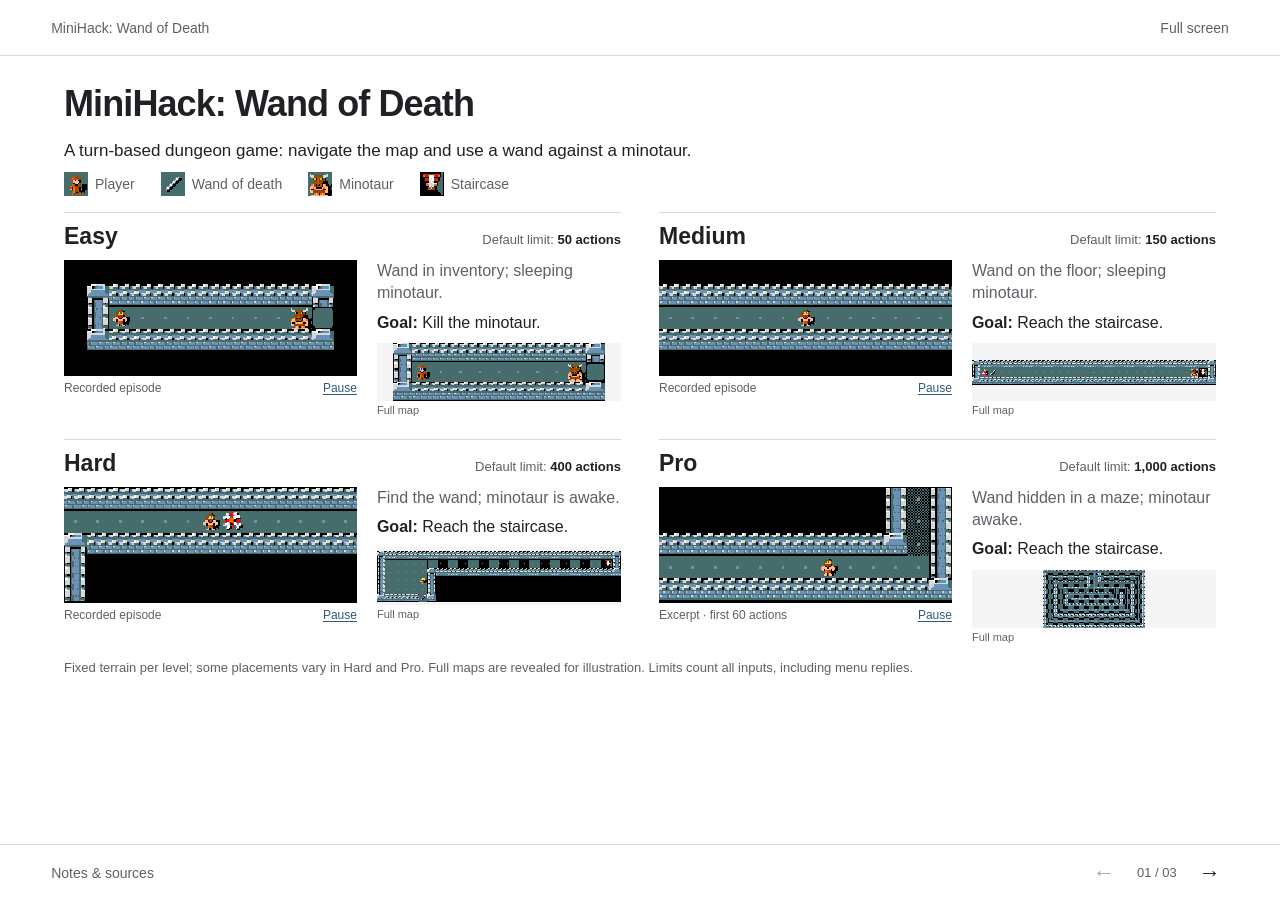
==== website/index.html @ e15d769a "Separate experiments and website; distribute generated engine as a release" ====
<!doctype html>
<html lang="en">
<head>
  <meta charset="utf-8"><meta name="viewport" content="width=device-width,initial-scale=1">
  <meta name="description" content="MiniHack Wand of Death: environment, objectives, levels, actions, observations and rewards. Includes recorded gameplay and a playable browser demo.">
  <title>MiniHack: Wand of Death</title>
  <link rel="icon" href="data:,"><link rel="stylesheet" href="style.css">
</head>
<body>
  <header class="topbar"><a class="brand" href="#1">MiniHack: Wand of Death</a><div class="view-tools"><button id="fullscreen" class="quiet">Full screen</button></div></header>
  <main id="deck">
    <section class="slide active environment-slide" data-title="Environment and levels" aria-label="Slide 1: Environment and levels">
      <div class="title-row"><h1>MiniHack: Wand of Death</h1></div>
      <p class="environment-intro">A turn-based dungeon game: navigate the map and use a wand against a minotaur.</p>
      <div class="sprite-legend">
        <span><img src="assets/icon-player.png" alt="">Player</span>
        <span><img src="assets/icon-wand.png" alt="">Wand of death</span>
        <span><img src="assets/icon-minotaur.png" alt="">Minotaur</span>
        <span><img src="assets/icon-stairs.png" alt="">Staircase</span>
      </div>
      <div class="level-overview"><article><div class="level-header"><h3>Easy</h3><p class="level-limit">Default limit: <b>50 actions</b></p></div><div class="level-body"><figure class="recording"><video id="video-easy" muted loop playsinline preload="metadata" poster="assets/easy-demo.png" aria-label="Easy recorded gameplay"><source src="assets/easy-demo.mp4" type="video/mp4"></video><figcaption><span>Recorded episode</span><button class="video-toggle" data-video="video-easy" aria-label="Play Easy recording">Play</button></figcaption></figure><div class="level-details"><p class="level-setup">Wand in inventory; sleeping minotaur.</p><p class="level-objective"><b>Goal:</b> Kill the minotaur.</p><figure class="level-image"><img src="assets/level-easy.png" alt="Full Easy terrain revealed for illustration"><figcaption>Full map</figcaption></figure></div></div></article><article><div class="level-header"><h3>Medium</h3><p class="level-limit">Default limit: <b>150 actions</b></p></div><div class="level-body"><figure class="recording"><video id="video-medium" muted loop playsinline preload="metadata" poster="assets/medium-demo.png" aria-label="Medium recorded gameplay"><source src="assets/medium-demo.mp4" type="video/mp4"></video><figcaption><span>Recorded episode</span><button class="video-toggle" data-video="video-medium" aria-label="Play Medium recording">Play</button></figcaption></figure><div class="level-details"><p class="level-setup">Wand on the floor; sleeping minotaur.</p><p class="level-objective"><b>Goal:</b> Reach the staircase.</p><figure class="level-image"><img src="assets/level-medium.png" alt="Full Medium terrain revealed for illustration"><figcaption>Full map</figcaption></figure></div></div></article><article><div class="level-header"><h3>Hard</h3><p class="level-limit">Default limit: <b>400 actions</b></p></div><div class="level-body"><figure class="recording"><video id="video-hard" muted loop playsinline preload="metadata" poster="assets/hard-demo.png" aria-label="Hard recorded gameplay"><source src="assets/hard-demo.mp4" type="video/mp4"></video><figcaption><span>Recorded episode</span><button class="video-toggle" data-video="video-hard" aria-label="Play Hard recording">Play</button></figcaption></figure><div class="level-details"><p class="level-setup">Find the wand; minotaur is awake.</p><p class="level-objective"><b>Goal:</b> Reach the staircase.</p><figure class="level-image"><img src="assets/level-hard.png" alt="Full Hard terrain revealed for illustration"><figcaption>Full map</figcaption></figure></div></div></article><article><div class="level-header"><h3>Pro</h3><p class="level-limit">Default limit: <b>1,000 actions</b></p></div><div class="level-body"><figure class="recording"><video id="video-pro" muted loop playsinline preload="metadata" poster="assets/pro-demo.png" aria-label="Pro recorded gameplay"><source src="assets/pro-demo.mp4" type="video/mp4"></video><figcaption><span>Excerpt · first 60 actions</span><button class="video-toggle" data-video="video-pro" aria-label="Play Pro recording">Play</button></figcaption></figure><div class="level-details"><p class="level-setup">Wand hidden in a maze; minotaur awake.</p><p class="level-objective"><b>Goal:</b> Reach the staircase.</p><figure class="level-image"><img src="assets/level-pro.png" alt="Full Pro terrain revealed for illustration"><figcaption>Full map</figcaption></figure></div></div></article></div>
      <p class="level-footnote">Fixed terrain per level; some placements vary in Hard and Pro. Full maps are revealed for illustration. Limits count all inputs, including menu replies.</p>
      <aside class="speaker-note">MiniHack is built on the NetHack Learning Environment (NLE). All four clips are genuine recordings from the same frozen agent. Easy, Medium and Hard show complete successful episodes. Pro shows only the first 60 decisions of an episode; no success is implied. Playback is accelerated and the camera follows the player using only public game pixels. The labelled icons are cropped directly from native game renders. The four pictures are native game renders with terrain revealed in separate presentation-only instances. The agent and live game never receive these revealed views. Easy and Medium have fixed placements. Hard varies the player and wand positions in the starting area; Pro varies the wand position. Hard and Pro have an awake minotaur. MiniHack sets the default action limits to 50, 150, 400 and 1000. Reaching the limit ends the episode without success.</aside>
    </section>
    <section class="slide agent-slide" data-title="Actions, observations and rewards" aria-label="Slide 2: Actions, observations and rewards" hidden>
      <h2>The agent’s interface</h2>
      <p class="subtitle">Episodes end on success, death or the environment’s action limit.</p>
      <div class="interface-columns">
        <article class="actions-column"><h3>Actions</h3>
          <p><b>11 inputs</b> in the Restricted action set</p>
          <div class="movement-summary"><div class="direction-grid" aria-label="Eight movement directions"><span>↖</span><span>↑</span><span>↗</span><span>←</span><img src="assets/icon-player.png" alt="Player"><span>→</span><span>↙</span><span>↓</span><span>↘</span></div><p><b>8 directions</b><br>Move to a neighbouring square.</p></div>
          <p><b>3 commands</b><br>Pick up · Use a wand · Fire</p>
          <div class="wand-sequence"><h4>Using a wand</h4><ol><li>Choose “Use a wand”.</li><li>Select the wand from inventory.</li><li>Choose a firing direction.</li></ol><p class="small-note">Prompts reuse the same inputs: a direction can aim instead of move.</p></div>
        </article>
        <article class="observations-column"><h3>Observations</h3>
          <p>Visible objects and remembered terrain; unexplored areas remain hidden.</p>
          <figure class="observation-window"><img src="assets/observation-pro.png" alt="The initial Pro observation shows only a short corridor"><figcaption>Pro at the start: a small part of the maze.</figcaption></figure>
          <dl><dt>Inventory</dt><dd>Items the character is carrying.</dd><dt>Character state</dt><dd>Health, position and game time.</dd><dt>Messages and prompts</dt><dd>Feedback and requests for the next choice, e.g. “In what direction?”</dd></dl>
        </article>
        <article class="rewards-column"><h3>Default rewards</h3>
          <dl class="reward-list"><div><dt>+1</dt><dd><b>Success:</b> minotaur killed on Easy; staircase reached on other levels.</dd></div><div><dt>0</dt><dd><b>No success,</b> including death or the action limit.</dd></div><div><dt>−0.01</dt><dd><b>Extra cost</b> when game time does not advance, e.g. a menu reply or blocked move.</dd></div></dl>
          <div class="reward-comparison"><h4>Easy: a successful wand attack</h4><figure><figcaption>Before · minotaur alive</figcaption><img src="assets/easy-before.png" alt="Player facing a living minotaur before the wand attack"></figure><figure><figcaption>After · minotaur killed · <b>+1 reward</b></figcaption><img src="assets/easy-after.png" alt="The minotaur is killed by the wand attack"></figure></div>
        </article>
      </div>
      <aside class="speaker-note">The policy chooses a discrete action index, which the environment maps to a keyboard input. The eight direction keys are k, l, j, h, u, n, b and y. The three other keys are comma (pick up), z (zap) and f (fire). During a prompt, the same key can select an inventory item or an aiming direction. In the example inventory the wand has letter f; z, f, l therefore means start using a wand, select it, then aim east. Moving into a monster can attack it. These are native single inputs, not scripted multi-step actions. The map is exposed as 21 by 79 arrays of glyph IDs, characters and colours. Other fields include inventory names and letters, game messages and character statistics. The pixel image is a rendering of this observation. Remembered terrain does not provide current information about unseen monsters. The quoted aiming prompt is an example from wand use, not a message from the pictured initial Pro state. These are native MiniHack/NLE rewards with no training bonuses. A frozen-step penalty of −0.01 is added whenever the game clock is unchanged, including menu interactions; this may also happen on a terminal step. The images are before and after the same recorded Easy episode. The last action kills the minotaur and earns +1. On Medium, Hard and Pro, killing the minotaur alone is not the success condition: the agent must reach the staircase.</aside>
    </section>
    <section class="slide play-slide" data-title="Demonstration" aria-label="Slide 3: Demonstration" hidden>
      <div class="play-heading"><h2>Interactive demonstration</h2><div class="game-toolbar"><label>Level <select id="game-level"><option>Easy</option><option>Medium</option><option>Hard</option><option>Pro</option></select></label><button id="new-game" class="primary">New game</button><label class="hint-toggle"><input id="hints" type="checkbox"> Hints</label></div></div>
      <div id="offline-note" class="offline-note" hidden><p>This browser does not support the game. Try a current version of Chrome, Firefox or Safari.</p><button class="text-button" id="offline-replay">View gameplay examples</button> <button class="text-button" id="local-instructions">Other options</button></div>
      <div class="game-layout"><div class="game-main"><div id="game-board" class="game-board" tabindex="0" aria-label="Game board. Click to control the game with the keyboard."><div class="game-hud"><span id="game-state">Loading…</span><span id="game-counters"></span></div><div class="board-image-wrap"><img id="game-image" alt="Current game observation" hidden><div id="game-placeholder"><p>Select a level and start a game.</p></div><div id="game-outcome" hidden></div></div><div id="game-message" class="game-message" aria-live="polite">Choose a command or direction to begin.</div></div><section class="inventory-box" aria-labelledby="inventory-heading"><div class="inventory-heading"><h3 id="inventory-heading">Inventory</h3><span>NetHack item letters</span></div><ul id="inventory-list"><li>Start a game.</li></ul><p class="inventory-note">In this task, the wand of death may be listed by its material name.</p><p id="inventory-prompt" hidden></p></section><div class="game-bottom"><span id="focus-help">Click the board to use the keyboard. Esc returns to the slides.</span><button class="text-button" id="show-observation">Raw observation</button></div><div id="hint-text" class="hint-text" hidden></div></div><aside class="game-controls"><p class="controls-title">Move / aim</p><div class="keypad playable"><button data-key="y" aria-label="Northwest (Q)"><span>↖</span><kbd>Q</kbd></button><button data-key="k" aria-label="North (W)"><span>↑</span><kbd>W</kbd></button><button data-key="u" aria-label="Northeast (E)"><span>↗</span><kbd>E</kbd></button><button data-key="h" aria-label="West (A)"><span>←</span><kbd>A</kbd></button><span class="keypad-center"><img src="assets/icon-player.png" alt="Player"></span><button data-key="l" aria-label="East (D)"><span>→</span><kbd>D</kbd></button><button data-key="b" aria-label="Southwest (Z)"><span>↙</span><kbd>Z</kbd></button><button data-key="j" aria-label="South (S)"><span>↓</span><kbd>S</kbd></button><button data-key="n" aria-label="Southeast (C)"><span>↘</span><kbd>C</kbd></button></div><div class="action-buttons"><button data-key=","><kbd>P</kbd><span>Pick up</span></button><button data-key="z"><kbd>R</kbd><span>Use wand</span></button><button data-key="f"><kbd>F</kbd><span class="command-label">Fire</span></button><button id="restart-game"><kbd>Space</kbd><span>Restart level</span></button></div></aside></div>
      <aside class="speaker-note">The live demo runs the original NLE engine in the browser, with the MiniHack task rules and native inputs. Hints are off by default and only explain controls; they do not perform actions. WASD moves north, west, south and east; Q/E/Z/C are diagonals. Arrow keys also work. P picks up, R starts wand use, and F fires or selects the wand during its inventory prompt. Space restarts the current level with the same seed; New game advances the seed. These browser shortcuts map to the same native inputs and do not change the agent’s action space. Press Escape to return keyboard control to the slides.</aside>
    </section>
  </main>
  <footer class="bottom-bar"><button id="notes-button" class="quiet">Notes &amp; sources</button><nav aria-label="Slide navigation"><button id="prev" class="nav-arrow" aria-label="Previous slide">←</button><div id="slide-dots" hidden></div><span id="slide-count">01 / 03</span><button id="next" class="nav-arrow" aria-label="Next slide">→</button></nav></footer>
  <dialog id="details-dialog"><button class="dialog-close" aria-label="Close">×</button><h2 id="dialog-title"></h2><div id="dialog-content"></div></dialog>
  <script src="app.js?v=layout-2" defer></script>
</body>
</html>
---- website/style.css ----
/* // START GENAI — Codex, 17.10.2026 */
:root{font-family:Arial,Helvetica,sans-serif;font-synthesis:none;color:#202124;background:#fff;--muted:#5c6168;--line:#d9dcdf;--accent:#315b78}
*{box-sizing:border-box}body{margin:0}h1,h2,h3,p,figure{margin:0}button,select,input{font:inherit}button,a,select{touch-action:manipulation}button{cursor:pointer;color:inherit}button:disabled{opacity:.4;cursor:not-allowed}a{color:var(--accent)}button:focus-visible,a:focus-visible,select:focus-visible{outline:2px solid var(--accent);outline-offset:4px}[hidden]{display:none!important}
.topbar,.bottom-bar{position:fixed;left:0;right:0;z-index:10;display:flex;justify-content:space-between;align-items:center;background:#fff;padding:0 4vw;font-size:14px}.topbar{top:0;height:56px;border-bottom:1px solid var(--line)}.brand{color:var(--muted);text-decoration:none}.view-tools{display:flex;align-items:center;gap:24px}.view-tools a{color:var(--muted);text-decoration:none}.view-tools a:hover{text-decoration:underline}.quiet{border:0;background:none;padding:8px 0;color:var(--muted);font-size:14px}.bottom-bar{bottom:0;height:56px;border-top:1px solid var(--line)}.bottom-bar nav{display:flex;align-items:center;gap:14px}.nav-arrow{border:0;background:none;font-size:22px;width:38px;height:38px}#slide-count{font-size:13px;font-variant-numeric:tabular-nums;color:var(--muted)}
.slide{padding:82px 5vw 74px;min-height:100dvh;max-width:1440px;margin:0 auto}.speaker-note{display:none}h1,h2{font-size:36px;line-height:1.2;font-weight:600;letter-spacing:-.025em}h1{font-size:40px}h3{font-size:22px;font-weight:600}h4{font-size:17px;margin:0 0 8px;font-weight:600}strong,b{font-weight:600}.subtitle{font-size:18px;line-height:1.45;color:var(--muted);margin:12px 0 28px}.small-note{font-size:15px;line-height:1.45;color:var(--muted)}figcaption{font-size:14px;line-height:1.4;color:var(--muted)}video,img{image-rendering:pixelated}video{display:block;width:100%;background:#000}.text-button{background:none;border:0;padding:6px 0;color:var(--accent);text-align:left;font-size:15px;text-decoration:underline;text-underline-offset:3px}

.title-row{display:flex;align-items:center;justify-content:space-between;gap:30px;margin-bottom:14px}.title-row h1{font-size:36px}.authors{font-size:14px;line-height:1.45;color:var(--muted);text-align:right}.authors span{font-size:13px}.environment-intro{font-size:17px;line-height:1.4}.sprite-legend{display:flex;gap:26px;margin:9px 0 16px;align-items:center}.sprite-legend>span{display:flex;gap:7px;align-items:center;font-size:14px;color:var(--muted)}.sprite-legend img{width:24px;height:24px}
.level-overview{display:grid;grid-template-columns:repeat(2,minmax(0,1fr));gap:20px 38px}.level-overview article{display:grid;grid-template-columns:minmax(180px,.9fr) minmax(0,1.35fr);gap:20px;min-width:0;border-top:1px solid var(--line);padding-top:12px}.level-copy h3{font-size:23px;margin-bottom:10px}.level-copy p{font-size:16px;line-height:1.4}.level-setup{color:var(--muted);margin-bottom:9px}.level-objective{margin-bottom:12px}.level-copy .level-limit{font-size:14px}
.level-media{display:grid;grid-template-rows:116px 76px;gap:6px;min-width:0}.recording video{width:100%;height:94px;object-fit:contain;background:#000}.recording figcaption{display:flex;justify-content:space-between;align-items:baseline;gap:8px;font-size:12px;margin-top:4px}.video-toggle{padding:0;border:0;background:none;color:var(--accent);font-size:12px;text-decoration:underline;text-underline-offset:2px}.recording video{cursor:pointer}.level-image img{display:block;width:100%;height:60px;object-fit:contain;background:#f5f5f5}.level-image figcaption{font-size:11px;margin-top:2px;color:var(--muted)}.level-footnote{font-size:13px;line-height:1.45;color:var(--muted);margin-top:14px;max-width:1150px}
.interface-columns{display:grid;grid-template-columns:repeat(3,minmax(0,1fr));gap:40px}.interface-columns>article{min-width:0}.interface-columns h3{margin-bottom:14px}.interface-columns p,.interface-columns dd{font-size:17px;line-height:1.45}.movement-summary{display:flex;align-items:center;gap:18px;margin:18px 0}.direction-grid{display:grid;grid-template-columns:repeat(3,32px);grid-template-rows:repeat(3,32px);gap:4px;flex-shrink:0;text-align:center;align-items:center;font-size:25px}.direction-grid img{width:28px;height:28px;justify-self:center}.movement-summary p{font-size:16px}.wand-sequence{border-top:1px solid var(--line);margin-top:20px;padding-top:16px}.wand-sequence ol{padding-left:22px;margin:0;font-size:16px;line-height:1.6}.wand-sequence .small-note{font-size:15px;margin-top:10px;color:var(--muted)}.observation-window{margin:18px 0}.observation-window img{width:100%;height:90px;object-fit:contain;background:#000;display:block}.observation-window figcaption{margin-top:7px}.observations-column dl{margin:0}.observations-column dt{font-size:17px;font-weight:600}.observations-column dd{margin:4px 0 14px;color:var(--muted)}
.reward-list{margin:0 0 15px}.reward-list>div{display:grid;grid-template-columns:72px 1fr;gap:12px;padding:0 0 10px;margin-bottom:10px;border-bottom:1px solid var(--line)}.reward-list dt{font-size:27px;font-weight:500;font-variant-numeric:tabular-nums}.interface-columns .reward-list dd{margin:0;font-size:16px;line-height:1.4}.reward-comparison h4{font-size:15px;margin-bottom:8px}.reward-comparison figure+figure{margin-top:10px}.reward-comparison figcaption{font-size:14px;margin-bottom:4px}.reward-comparison img{display:block;width:100%;height:74px;object-fit:cover;object-position:center;background:#000}.end-rule{font-size:16px;margin-top:16px;border-top:1px solid var(--line);padding-top:12px}
.play-heading{display:flex;justify-content:space-between;align-items:center;gap:24px;margin-bottom:30px}.game-toolbar{display:flex;align-items:center;gap:18px;font-size:14px}.game-toolbar select{padding:8px;border:1px solid var(--line);background:#fff;margin-left:5px}.primary{background:#333;color:#fff;border:1px solid #333;padding:9px 15px;font-size:14px}.hint-toggle{display:flex;gap:5px;align-items:center;white-space:nowrap}.hint-toggle input{accent-color:#444}.game-layout{display:grid;grid-template-columns:1fr 220px;gap:30px}.game-board{border:1px solid var(--line);outline:none}.game-board:focus{outline:2px solid var(--accent);outline-offset:2px}.game-hud{display:flex;justify-content:space-between;gap:16px;font-size:14px;padding:12px;background:#f4f4f4}.board-image-wrap{height:240px;background:#000;position:relative;display:flex;align-items:center;justify-content:center}#game-image{width:100%;height:100%;object-fit:contain;image-rendering:pixelated}#game-placeholder{color:#ccc;font-size:16px}#game-outcome{position:absolute;inset:0;display:flex;flex-direction:column;align-items:center;justify-content:center;background:#000b;color:#fff;font-size:28px;gap:12px}#game-outcome small{font-size:15px}.game-message{font:14px/1.5 Menlo,Consolas,monospace;min-height:50px;padding:10px 12px}.game-bottom{display:flex;justify-content:space-between;gap:15px;align-items:center;margin-top:10px}.game-bottom>span{font-size:13px;color:var(--muted)}.playable button{height:45px;border:1px solid var(--line);background:#fafafa;font-size:21px;display:flex;justify-content:center;align-items:center;gap:8px}.playable button small{font-size:12px;color:var(--muted)}.playable button:hover,.action-buttons button:hover{background:#eceef0}.action-buttons{display:grid;gap:7px;margin-top:15px}.action-buttons button{display:flex;align-items:center;gap:12px;background:#fff;border:1px solid var(--line);padding:6px 10px;font-size:15px}.action-buttons kbd{font-size:15px;min-width:26px;border:0;padding:2px 5px;background:none}
.inventory-box{margin-top:14px;border-top:1px solid var(--line);padding-top:10px}.inventory-heading{display:flex;align-items:baseline;gap:16px;margin-bottom:9px}.inventory-heading h3{font-size:16px;margin:0}.inventory-heading>span{font-size:12px;color:var(--muted)}.inventory-box ul{list-style:none;padding:0;margin:0;display:grid;grid-template-columns:repeat(2,minmax(0,1fr));gap:6px 22px;font-size:14px;line-height:1.4}.inventory-box li{display:grid;grid-template-columns:22px 1fr;align-items:baseline;gap:8px;min-width:0}.inventory-box li>span:last-child{overflow-wrap:anywhere}.item-id{font:12px/20px Menlo,Consolas,monospace;text-align:center;color:#5c6168;background:#f1f2f3;border-radius:50%;width:20px;height:20px;display:inline-block}.inventory-box .selected-item{font-weight:600;color:#244e6a}.selected-item .item-id{background:#dce9f1;color:#244e6a}#inventory-prompt{font-size:14px;color:var(--accent);margin-top:8px}
.hint-text{font-size:15px;line-height:1.45;margin-top:10px;padding:10px 12px;border-left:2px solid var(--line);background:#f7f7f7}.offline-note{font-size:20px;line-height:1.5;margin-top:45px}.offline-note .text-button{margin-right:25px;margin-top:20px}.offline .game-layout{display:none}body.game-busy [data-key]{opacity:.6;pointer-events:none}
dialog{border:1px solid var(--line);max-width:800px;width:calc(100% - 40px);padding:36px;background:#fff;color:#202124}dialog::backdrop{background:#0007}dialog h2{font-size:28px;margin:0 30px 22px 0}.dialog-close{position:absolute;right:16px;top:12px;border:0;background:none;font-size:28px}#dialog-content{font-size:17px;line-height:1.55;max-height:65dvh;overflow:auto}#dialog-content p{margin-bottom:15px}#dialog-content h3{margin:24px 0 12px}#dialog-content pre{font-size:12px;overflow:auto;background:#f5f5f5;padding:16px}#dialog-content a{word-break:break-word}#dialog-content video{max-height:45dvh;object-fit:contain}
.keypad{display:grid;grid-template-columns:repeat(3,1fr);gap:7px}.keypad-center{display:flex;align-items:center;justify-content:center}.keypad-center img{width:32px;height:32px}.controls-title{font-size:14px;color:var(--muted);margin-bottom:9px}.playable button{height:43px;gap:9px;font-size:22px}.playable kbd{font:13px Arial,sans-serif;color:#555}.action-buttons kbd{font:13px Arial,sans-serif;min-width:38px;padding:2px 0;text-align:left}.game-busy #restart-game{opacity:.6;pointer-events:none}

.observation-window{display:flex;gap:20px;align-items:center;margin:18px 0}.observation-window img{width:60px;height:140px;object-fit:contain;background:#000;flex-shrink:0}.observation-window figcaption{font-size:15px;line-height:1.45;max-width:215px}
@media screen and (max-width:1100px){.slide{padding-left:4vw;padding-right:4vw}.title-row h1{font-size:32px}.level-overview{gap:18px 24px}.level-overview article{grid-template-columns:.9fr 1.1fr;gap:14px}.level-copy p{font-size:15px}.interface-columns{gap:24px}.game-layout{grid-template-columns:1fr 205px}.game-toolbar{gap:10px}.play-heading h2{font-size:29px}.inventory-box ul{font-size:13px}}
@media screen and (min-width:761px) and (max-height:780px){
 .slide{padding-top:76px;padding-bottom:68px}.environment-slide .sprite-legend{margin:7px 0 12px}.title-row{margin-bottom:12px}.level-overview{row-gap:16px}.level-overview article{padding-top:10px}.level-media{grid-template-rows:108px 70px}.recording video{height:86px}.level-image img{height:54px}
 .agent-slide .subtitle{margin-bottom:20px}.interface-columns{gap:32px}.interface-columns h3{margin-bottom:12px}.interface-columns p,.interface-columns dd{font-size:16px}.movement-summary{margin:16px 0}.wand-sequence{margin-top:16px;padding-top:12px}.observation-window{margin:16px 0}.observations-column dd{margin-bottom:12px}.reward-comparison img{height:66px}.end-rule{margin-top:12px;padding-top:10px}
 .play-heading{margin-bottom:24px}.board-image-wrap{height:230px}.hint-text{font-size:13px;padding:8px 10px}
}
@media screen and (max-width:760px){
 .topbar,.bottom-bar{padding:0 18px}.topbar{height:50px}.brand{font-size:12px}.view-tools{gap:13px}.view-tools .quiet,.view-tools a{font-size:12px}#fullscreen{display:none}.slide{padding:78px 22px 90px}h1{font-size:31px}h2{font-size:30px}.subtitle{font-size:17px;margin-bottom:24px}
 .title-row{display:block}.title-row h1{font-size:31px}.authors{text-align:left;margin-top:10px}.authors br{display:none}.authors span{display:block;margin-top:3px}.environment-intro{font-size:17px}.sprite-legend{flex-wrap:wrap;gap:10px 18px;margin-bottom:24px}.sprite-legend>span{font-size:13px}.level-overview{grid-template-columns:1fr;gap:26px}.level-overview article{grid-template-columns:1fr;padding-top:18px;gap:16px}.level-copy h3{margin-bottom:10px}.level-copy p{font-size:17px}.level-media{grid-template-rows:auto auto;gap:12px}.recording video{height:auto;aspect-ratio:2.6}.recording figcaption,.video-toggle{font-size:14px}.level-image img{height:110px}.level-image figcaption{font-size:12px}.level-footnote{margin-top:26px}
 .interface-columns{grid-template-columns:1fr;gap:30px}.interface-columns article+article{border-top:1px solid var(--line);padding-top:24px}.interface-columns h3{margin-bottom:14px}.interface-columns p,.interface-columns dd{font-size:17px}.observation-window img{height:140px}.reward-comparison img{height:80px}.reward-comparison figure+figure{margin-top:16px}
 .play-heading{display:block}.game-toolbar{margin-top:20px;gap:14px;flex-wrap:wrap}.game-layout{grid-template-columns:1fr;gap:22px}.game-controls{display:grid;grid-template-columns:1fr 1.1fr;gap:12px}.controls-title{grid-column:1/-1;margin:0}.action-buttons{margin:0}.inventory-box ul{grid-template-columns:1fr;font-size:14px;gap:8px}.inventory-heading{justify-content:space-between;gap:8px}.board-image-wrap{height:220px}.game-hud{font-size:12px;padding:10px;gap:9px}.game-message{font-size:12px;min-height:50px}.game-bottom{display:block}.game-bottom .text-button{display:block;margin-top:7px}.hint-text{font-size:14px}.offline-note{font-size:18px}dialog{padding:28px 22px}
}

/* // END GENAI */

.level-overview article{display:block;padding-top:10px}.level-header{display:flex;align-items:baseline;justify-content:space-between;gap:14px;margin-bottom:10px}.level-header h3{font-size:23px;margin:0}.level-header .level-limit{font-size:13px;white-space:nowrap;color:var(--muted)}.level-header .level-limit b{color:#202124}.level-body{display:grid;grid-template-columns:1.2fr 1fr;gap:20px;align-items:start}.level-details p{font-size:16px;line-height:1.4}.level-details .level-setup{margin-bottom:7px}.level-details .level-objective{margin-bottom:9px}.level-body .recording video{height:116px}.level-body .level-image img{height:58px}.level-overview{row-gap:20px}
@media screen and (min-width:761px) and (max-height:740px){.level-overview{row-gap:16px}.level-body{gap:16px}.level-body .recording video{height:108px}.level-body .level-image img{height:50px}.level-details p{font-size:15px}}
@media screen and (max-width:760px){.level-header{flex-wrap:wrap}.level-header .level-limit{font-size:14px}.level-body{grid-template-columns:1fr;gap:16px}.level-body .recording video{height:auto}.level-body .level-image img{height:110px}.level-details p{font-size:17px}}

.inventory-note{font-size:12px;line-height:1.4;color:var(--muted);margin-top:8px}.playable kbd,.action-buttons kbd{border:1px solid #d6d9dc;border-radius:2px;padding:2px 4px;font:12px Arial,sans-serif;text-align:center;min-width:22px}.action-buttons kbd{min-width:40px}.action-buttons button{min-height:32px}
@media screen and (min-width:761px) and (max-height:740px){.agent-slide{padding-bottom:64px}.play-slide .board-image-wrap{height:190px}}
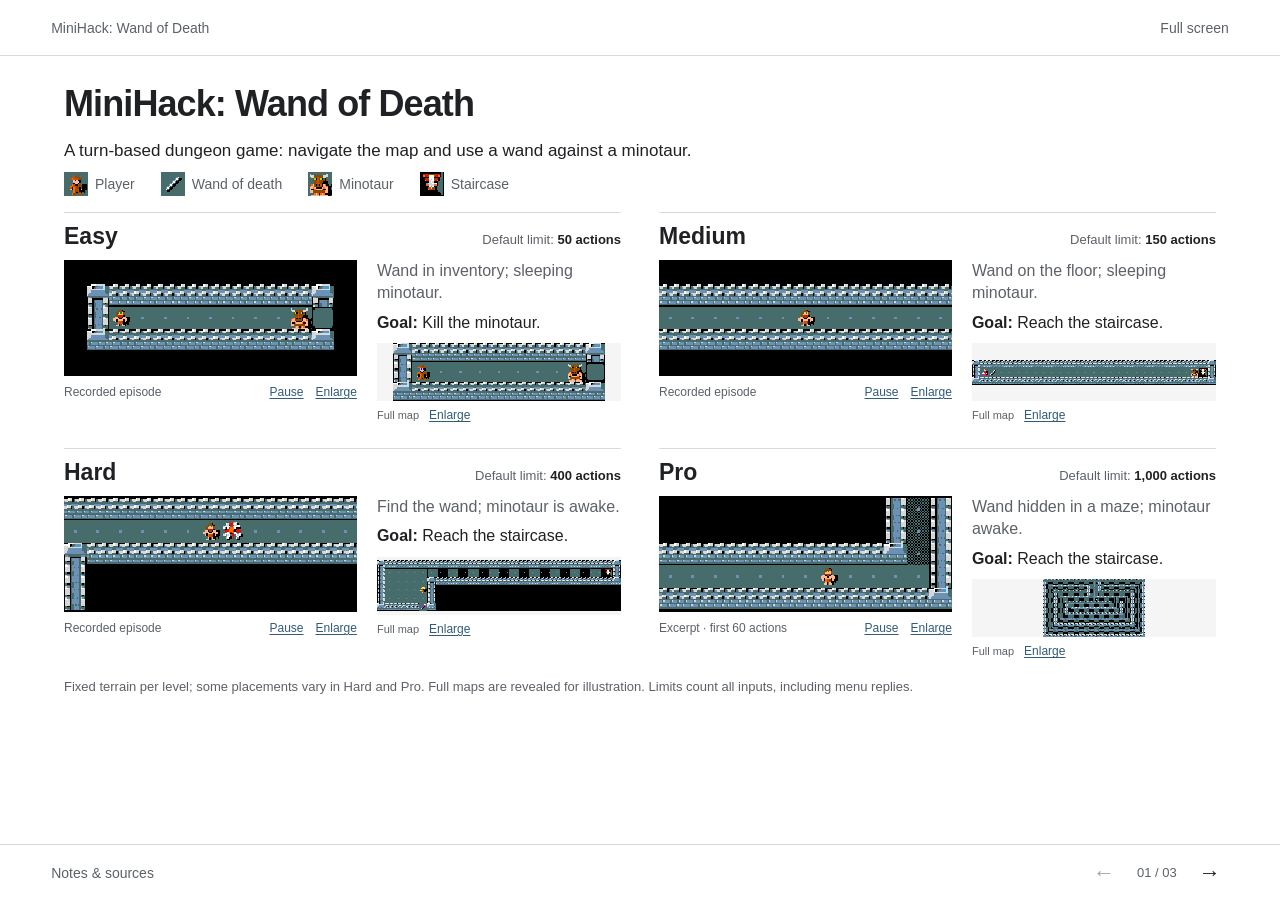
==== commit 5ffba416: "Enlarge maps, recordings and the live game in a full-screen dialog" ====
--- a/website/index.html
+++ b/website/index.html
@@ -4,7 +4,7 @@
   <meta charset="utf-8"><meta name="viewport" content="width=device-width,initial-scale=1">
   <meta name="description" content="MiniHack Wand of Death: environment, objectives, levels, actions, observations and rewards. Includes recorded gameplay and a playable browser demo.">
   <title>MiniHack: Wand of Death</title>
-  <link rel="icon" href="data:,"><link rel="stylesheet" href="style.css">
+  <link rel="icon" type="image/png" sizes="16x16" href="assets/icon-wand.png"><link rel="stylesheet" href="style.css?v=enlarge-media">
 </head>
 <body>
   <header class="topbar"><a class="brand" href="#1">MiniHack: Wand of Death</a><div class="view-tools"><button id="fullscreen" class="quiet">Full screen</button></div></header>
@@ -53,6 +53,7 @@
   </main>
   <footer class="bottom-bar"><button id="notes-button" class="quiet">Notes &amp; sources</button><nav aria-label="Slide navigation"><button id="prev" class="nav-arrow" aria-label="Previous slide">←</button><div id="slide-dots" hidden></div><span id="slide-count">01 / 03</span><button id="next" class="nav-arrow" aria-label="Next slide">→</button></nav></footer>
   <dialog id="details-dialog"><button class="dialog-close" aria-label="Close">×</button><h2 id="dialog-title"></h2><div id="dialog-content"></div></dialog>
-  <script src="app.js?v=layout-2" defer></script>
+  <dialog id="media-dialog" aria-labelledby="media-title"><header class="media-header"><h2 id="media-title"></h2><button id="close-media" autofocus>Close ×</button></header><div id="media-content"></div></dialog>
+  <script src="app.js?v=enlarge-media" defer></script>
 </body>
 </html>
--- a/website/style.css
+++ b/website/style.css
@@ -37,3 +37,10 @@
 
 .inventory-note{font-size:12px;line-height:1.4;color:var(--muted);margin-top:8px}.playable kbd,.action-buttons kbd{border:1px solid #d6d9dc;border-radius:2px;padding:2px 4px;font:12px Arial,sans-serif;text-align:center;min-width:22px}.action-buttons kbd{min-width:40px}.action-buttons button{min-height:32px}
 @media screen and (min-width:761px) and (max-height:740px){.agent-slide{padding-bottom:64px}.play-slide .board-image-wrap{height:190px}}
+
+.media-enlarge{border:0;background:none;padding:4px 0;color:var(--accent);font-size:12px;text-decoration:underline;text-underline-offset:2px;white-space:nowrap}.media-actions{display:inline-flex;align-items:center;gap:12px}.level-image .media-enlarge,.observation-window .media-enlarge,.reward-comparison .media-enlarge{margin-left:10px}.enlargeable,.recording video{cursor:zoom-in}.game-bottom #enlarge-game{font-size:14px;margin-left:auto}.media-open{overflow:hidden}
+#media-dialog{inset:0;margin:0;width:100%;max-width:none;height:100dvh;max-height:none;border:0;padding:24px;background:#fff;overflow:hidden}
+#media-dialog[open]{display:flex;flex-direction:column;gap:18px}.media-header{display:flex;align-items:center;justify-content:space-between;gap:24px;flex-shrink:0}.media-header h2{font-size:20px;line-height:1.35;margin:0}.media-header button{border:1px solid var(--line);background:#fff;padding:9px 14px;white-space:nowrap;font-size:14px}
+#media-content{flex:1;min-height:0;display:grid;place-items:center;background:#f4f4f4}#media-content>img,#media-content>video{display:block;width:100%;height:100%;min-height:0;object-fit:contain;cursor:auto}
+#media-dialog.game-media #media-content{display:block;place-items:normal;overflow:auto;background:#fff}.game-media .game-toolbar{width:100%;justify-content:flex-end;margin-bottom:18px}.game-media .game-layout{width:100%}.game-media .game-main{min-width:0}.game-media .board-image-wrap{height:clamp(240px,calc(100dvh - 450px),720px)}.game-media #enlarge-game{display:none}
+@media screen and (max-width:760px){#media-dialog{padding:16px;padding-top:max(16px,env(safe-area-inset-top));padding-bottom:max(16px,env(safe-area-inset-bottom))}.media-header{gap:12px}.media-header h2{font-size:16px}.media-header button{padding:8px 10px}.media-enlarge{font-size:13px}.game-media .game-toolbar{justify-content:flex-start;margin-top:0}.game-media .board-image-wrap{height:280px}.game-bottom #enlarge-game{margin-top:8px}}
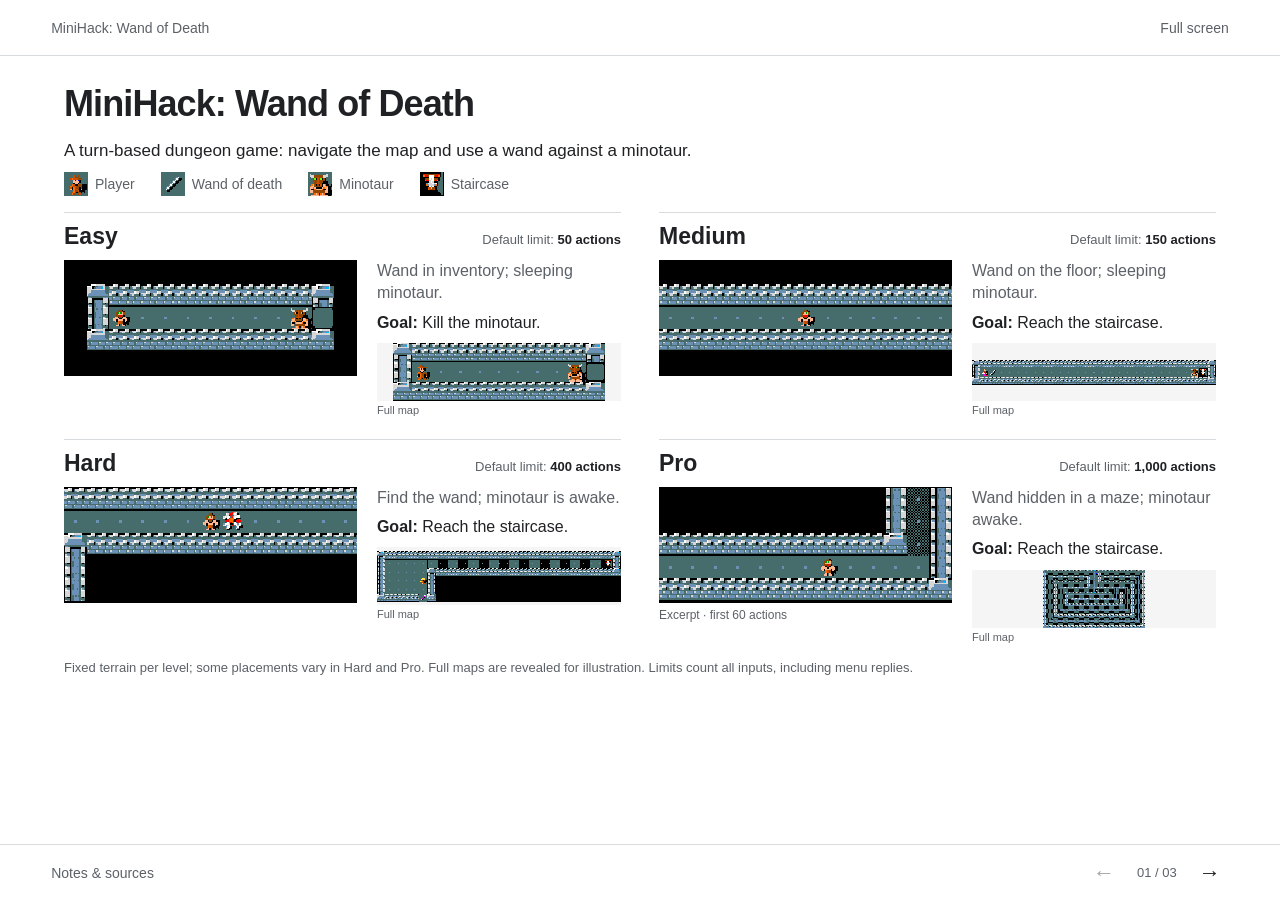
==== commit 770db7b2: "Remove repeated media labels and open previews directly" ====
--- a/website/index.html
+++ b/website/index.html
@@ -4,7 +4,7 @@
   <meta charset="utf-8"><meta name="viewport" content="width=device-width,initial-scale=1">
   <meta name="description" content="MiniHack Wand of Death: environment, objectives, levels, actions, observations and rewards. Includes recorded gameplay and a playable browser demo.">
   <title>MiniHack: Wand of Death</title>
-  <link rel="icon" type="image/png" sizes="16x16" href="assets/icon-wand.png"><link rel="stylesheet" href="style.css?v=enlarge-media">
+  <link rel="icon" type="image/png" sizes="16x16" href="assets/icon-wand.png"><link rel="stylesheet" href="style.css?v=media-preview">
 </head>
 <body>
   <header class="topbar"><a class="brand" href="#1">MiniHack: Wand of Death</a><div class="view-tools"><button id="fullscreen" class="quiet">Full screen</button></div></header>
@@ -18,7 +18,7 @@
         <span><img src="assets/icon-minotaur.png" alt="">Minotaur</span>
         <span><img src="assets/icon-stairs.png" alt="">Staircase</span>
       </div>
-      <div class="level-overview"><article><div class="level-header"><h3>Easy</h3><p class="level-limit">Default limit: <b>50 actions</b></p></div><div class="level-body"><figure class="recording"><video id="video-easy" muted loop playsinline preload="metadata" poster="assets/easy-demo.png" aria-label="Easy recorded gameplay"><source src="assets/easy-demo.mp4" type="video/mp4"></video><figcaption><span>Recorded episode</span><button class="video-toggle" data-video="video-easy" aria-label="Play Easy recording">Play</button></figcaption></figure><div class="level-details"><p class="level-setup">Wand in inventory; sleeping minotaur.</p><p class="level-objective"><b>Goal:</b> Kill the minotaur.</p><figure class="level-image"><img src="assets/level-easy.png" alt="Full Easy terrain revealed for illustration"><figcaption>Full map</figcaption></figure></div></div></article><article><div class="level-header"><h3>Medium</h3><p class="level-limit">Default limit: <b>150 actions</b></p></div><div class="level-body"><figure class="recording"><video id="video-medium" muted loop playsinline preload="metadata" poster="assets/medium-demo.png" aria-label="Medium recorded gameplay"><source src="assets/medium-demo.mp4" type="video/mp4"></video><figcaption><span>Recorded episode</span><button class="video-toggle" data-video="video-medium" aria-label="Play Medium recording">Play</button></figcaption></figure><div class="level-details"><p class="level-setup">Wand on the floor; sleeping minotaur.</p><p class="level-objective"><b>Goal:</b> Reach the staircase.</p><figure class="level-image"><img src="assets/level-medium.png" alt="Full Medium terrain revealed for illustration"><figcaption>Full map</figcaption></figure></div></div></article><article><div class="level-header"><h3>Hard</h3><p class="level-limit">Default limit: <b>400 actions</b></p></div><div class="level-body"><figure class="recording"><video id="video-hard" muted loop playsinline preload="metadata" poster="assets/hard-demo.png" aria-label="Hard recorded gameplay"><source src="assets/hard-demo.mp4" type="video/mp4"></video><figcaption><span>Recorded episode</span><button class="video-toggle" data-video="video-hard" aria-label="Play Hard recording">Play</button></figcaption></figure><div class="level-details"><p class="level-setup">Find the wand; minotaur is awake.</p><p class="level-objective"><b>Goal:</b> Reach the staircase.</p><figure class="level-image"><img src="assets/level-hard.png" alt="Full Hard terrain revealed for illustration"><figcaption>Full map</figcaption></figure></div></div></article><article><div class="level-header"><h3>Pro</h3><p class="level-limit">Default limit: <b>1,000 actions</b></p></div><div class="level-body"><figure class="recording"><video id="video-pro" muted loop playsinline preload="metadata" poster="assets/pro-demo.png" aria-label="Pro recorded gameplay"><source src="assets/pro-demo.mp4" type="video/mp4"></video><figcaption><span>Excerpt · first 60 actions</span><button class="video-toggle" data-video="video-pro" aria-label="Play Pro recording">Play</button></figcaption></figure><div class="level-details"><p class="level-setup">Wand hidden in a maze; minotaur awake.</p><p class="level-objective"><b>Goal:</b> Reach the staircase.</p><figure class="level-image"><img src="assets/level-pro.png" alt="Full Pro terrain revealed for illustration"><figcaption>Full map</figcaption></figure></div></div></article></div>
+      <div class="level-overview"><article><div class="level-header"><h3>Easy</h3><p class="level-limit">Default limit: <b>50 actions</b></p></div><div class="level-body"><figure class="recording"><video id="video-easy" muted loop playsinline preload="metadata" poster="assets/easy-demo.png" aria-label="Easy recorded gameplay"><source src="assets/easy-demo.mp4" type="video/mp4"></video></figure><div class="level-details"><p class="level-setup">Wand in inventory; sleeping minotaur.</p><p class="level-objective"><b>Goal:</b> Kill the minotaur.</p><figure class="level-image"><img src="assets/level-easy.png" alt="Full Easy terrain revealed for illustration"><figcaption>Full map</figcaption></figure></div></div></article><article><div class="level-header"><h3>Medium</h3><p class="level-limit">Default limit: <b>150 actions</b></p></div><div class="level-body"><figure class="recording"><video id="video-medium" muted loop playsinline preload="metadata" poster="assets/medium-demo.png" aria-label="Medium recorded gameplay"><source src="assets/medium-demo.mp4" type="video/mp4"></video></figure><div class="level-details"><p class="level-setup">Wand on the floor; sleeping minotaur.</p><p class="level-objective"><b>Goal:</b> Reach the staircase.</p><figure class="level-image"><img src="assets/level-medium.png" alt="Full Medium terrain revealed for illustration"><figcaption>Full map</figcaption></figure></div></div></article><article><div class="level-header"><h3>Hard</h3><p class="level-limit">Default limit: <b>400 actions</b></p></div><div class="level-body"><figure class="recording"><video id="video-hard" muted loop playsinline preload="metadata" poster="assets/hard-demo.png" aria-label="Hard recorded gameplay"><source src="assets/hard-demo.mp4" type="video/mp4"></video></figure><div class="level-details"><p class="level-setup">Find the wand; minotaur is awake.</p><p class="level-objective"><b>Goal:</b> Reach the staircase.</p><figure class="level-image"><img src="assets/level-hard.png" alt="Full Hard terrain revealed for illustration"><figcaption>Full map</figcaption></figure></div></div></article><article><div class="level-header"><h3>Pro</h3><p class="level-limit">Default limit: <b>1,000 actions</b></p></div><div class="level-body"><figure class="recording"><video id="video-pro" muted loop playsinline preload="metadata" poster="assets/pro-demo.png" aria-label="Pro recorded gameplay"><source src="assets/pro-demo.mp4" type="video/mp4"></video><figcaption>Excerpt · first 60 actions</figcaption></figure><div class="level-details"><p class="level-setup">Wand hidden in a maze; minotaur awake.</p><p class="level-objective"><b>Goal:</b> Reach the staircase.</p><figure class="level-image"><img src="assets/level-pro.png" alt="Full Pro terrain revealed for illustration"><figcaption>Full map</figcaption></figure></div></div></article></div>
       <p class="level-footnote">Fixed terrain per level; some placements vary in Hard and Pro. Full maps are revealed for illustration. Limits count all inputs, including menu replies.</p>
       <aside class="speaker-note">MiniHack is built on the NetHack Learning Environment (NLE). All four clips are genuine recordings from the same frozen agent. Easy, Medium and Hard show complete successful episodes. Pro shows only the first 60 decisions of an episode; no success is implied. Playback is accelerated and the camera follows the player using only public game pixels. The labelled icons are cropped directly from native game renders. The four pictures are native game renders with terrain revealed in separate presentation-only instances. The agent and live game never receive these revealed views. Easy and Medium have fixed placements. Hard varies the player and wand positions in the starting area; Pro varies the wand position. Hard and Pro have an awake minotaur. MiniHack sets the default action limits to 50, 150, 400 and 1000. Reaching the limit ends the episode without success.</aside>
     </section>
@@ -54,6 +54,6 @@
   <footer class="bottom-bar"><button id="notes-button" class="quiet">Notes &amp; sources</button><nav aria-label="Slide navigation"><button id="prev" class="nav-arrow" aria-label="Previous slide">←</button><div id="slide-dots" hidden></div><span id="slide-count">01 / 03</span><button id="next" class="nav-arrow" aria-label="Next slide">→</button></nav></footer>
   <dialog id="details-dialog"><button class="dialog-close" aria-label="Close">×</button><h2 id="dialog-title"></h2><div id="dialog-content"></div></dialog>
   <dialog id="media-dialog" aria-labelledby="media-title"><header class="media-header"><h2 id="media-title"></h2><button id="close-media" autofocus>Close ×</button></header><div id="media-content"></div></dialog>
-  <script src="app.js?v=enlarge-media" defer></script>
+  <script src="app.js?v=media-preview" defer></script>
 </body>
 </html>
--- a/website/style.css
+++ b/website/style.css
@@ -6,7 +6,7 @@
 
 .title-row{display:flex;align-items:center;justify-content:space-between;gap:30px;margin-bottom:14px}.title-row h1{font-size:36px}.authors{font-size:14px;line-height:1.45;color:var(--muted);text-align:right}.authors span{font-size:13px}.environment-intro{font-size:17px;line-height:1.4}.sprite-legend{display:flex;gap:26px;margin:9px 0 16px;align-items:center}.sprite-legend>span{display:flex;gap:7px;align-items:center;font-size:14px;color:var(--muted)}.sprite-legend img{width:24px;height:24px}
 .level-overview{display:grid;grid-template-columns:repeat(2,minmax(0,1fr));gap:20px 38px}.level-overview article{display:grid;grid-template-columns:minmax(180px,.9fr) minmax(0,1.35fr);gap:20px;min-width:0;border-top:1px solid var(--line);padding-top:12px}.level-copy h3{font-size:23px;margin-bottom:10px}.level-copy p{font-size:16px;line-height:1.4}.level-setup{color:var(--muted);margin-bottom:9px}.level-objective{margin-bottom:12px}.level-copy .level-limit{font-size:14px}
-.level-media{display:grid;grid-template-rows:116px 76px;gap:6px;min-width:0}.recording video{width:100%;height:94px;object-fit:contain;background:#000}.recording figcaption{display:flex;justify-content:space-between;align-items:baseline;gap:8px;font-size:12px;margin-top:4px}.video-toggle{padding:0;border:0;background:none;color:var(--accent);font-size:12px;text-decoration:underline;text-underline-offset:2px}.recording video{cursor:pointer}.level-image img{display:block;width:100%;height:60px;object-fit:contain;background:#f5f5f5}.level-image figcaption{font-size:11px;margin-top:2px;color:var(--muted)}.level-footnote{font-size:13px;line-height:1.45;color:var(--muted);margin-top:14px;max-width:1150px}
+.level-media{display:grid;grid-template-rows:116px 76px;gap:6px;min-width:0}.recording video{width:100%;height:94px;object-fit:contain;background:#000}.recording figcaption{display:flex;justify-content:space-between;align-items:baseline;gap:8px;font-size:12px;margin-top:4px}.recording video{cursor:pointer}.level-image img{display:block;width:100%;height:60px;object-fit:contain;background:#f5f5f5}.level-image figcaption{font-size:11px;margin-top:2px;color:var(--muted)}.level-footnote{font-size:13px;line-height:1.45;color:var(--muted);margin-top:14px;max-width:1150px}
 .interface-columns{display:grid;grid-template-columns:repeat(3,minmax(0,1fr));gap:40px}.interface-columns>article{min-width:0}.interface-columns h3{margin-bottom:14px}.interface-columns p,.interface-columns dd{font-size:17px;line-height:1.45}.movement-summary{display:flex;align-items:center;gap:18px;margin:18px 0}.direction-grid{display:grid;grid-template-columns:repeat(3,32px);grid-template-rows:repeat(3,32px);gap:4px;flex-shrink:0;text-align:center;align-items:center;font-size:25px}.direction-grid img{width:28px;height:28px;justify-self:center}.movement-summary p{font-size:16px}.wand-sequence{border-top:1px solid var(--line);margin-top:20px;padding-top:16px}.wand-sequence ol{padding-left:22px;margin:0;font-size:16px;line-height:1.6}.wand-sequence .small-note{font-size:15px;margin-top:10px;color:var(--muted)}.observation-window{margin:18px 0}.observation-window img{width:100%;height:90px;object-fit:contain;background:#000;display:block}.observation-window figcaption{margin-top:7px}.observations-column dl{margin:0}.observations-column dt{font-size:17px;font-weight:600}.observations-column dd{margin:4px 0 14px;color:var(--muted)}
 .reward-list{margin:0 0 15px}.reward-list>div{display:grid;grid-template-columns:72px 1fr;gap:12px;padding:0 0 10px;margin-bottom:10px;border-bottom:1px solid var(--line)}.reward-list dt{font-size:27px;font-weight:500;font-variant-numeric:tabular-nums}.interface-columns .reward-list dd{margin:0;font-size:16px;line-height:1.4}.reward-comparison h4{font-size:15px;margin-bottom:8px}.reward-comparison figure+figure{margin-top:10px}.reward-comparison figcaption{font-size:14px;margin-bottom:4px}.reward-comparison img{display:block;width:100%;height:74px;object-fit:cover;object-position:center;background:#000}.end-rule{font-size:16px;margin-top:16px;border-top:1px solid var(--line);padding-top:12px}
 .play-heading{display:flex;justify-content:space-between;align-items:center;gap:24px;margin-bottom:30px}.game-toolbar{display:flex;align-items:center;gap:18px;font-size:14px}.game-toolbar select{padding:8px;border:1px solid var(--line);background:#fff;margin-left:5px}.primary{background:#333;color:#fff;border:1px solid #333;padding:9px 15px;font-size:14px}.hint-toggle{display:flex;gap:5px;align-items:center;white-space:nowrap}.hint-toggle input{accent-color:#444}.game-layout{display:grid;grid-template-columns:1fr 220px;gap:30px}.game-board{border:1px solid var(--line);outline:none}.game-board:focus{outline:2px solid var(--accent);outline-offset:2px}.game-hud{display:flex;justify-content:space-between;gap:16px;font-size:14px;padding:12px;background:#f4f4f4}.board-image-wrap{height:240px;background:#000;position:relative;display:flex;align-items:center;justify-content:center}#game-image{width:100%;height:100%;object-fit:contain;image-rendering:pixelated}#game-placeholder{color:#ccc;font-size:16px}#game-outcome{position:absolute;inset:0;display:flex;flex-direction:column;align-items:center;justify-content:center;background:#000b;color:#fff;font-size:28px;gap:12px}#game-outcome small{font-size:15px}.game-message{font:14px/1.5 Menlo,Consolas,monospace;min-height:50px;padding:10px 12px}.game-bottom{display:flex;justify-content:space-between;gap:15px;align-items:center;margin-top:10px}.game-bottom>span{font-size:13px;color:var(--muted)}.playable button{height:45px;border:1px solid var(--line);background:#fafafa;font-size:21px;display:flex;justify-content:center;align-items:center;gap:8px}.playable button small{font-size:12px;color:var(--muted)}.playable button:hover,.action-buttons button:hover{background:#eceef0}.action-buttons{display:grid;gap:7px;margin-top:15px}.action-buttons button{display:flex;align-items:center;gap:12px;background:#fff;border:1px solid var(--line);padding:6px 10px;font-size:15px}.action-buttons kbd{font-size:15px;min-width:26px;border:0;padding:2px 5px;background:none}
@@ -24,7 +24,7 @@
 }
 @media screen and (max-width:760px){
  .topbar,.bottom-bar{padding:0 18px}.topbar{height:50px}.brand{font-size:12px}.view-tools{gap:13px}.view-tools .quiet,.view-tools a{font-size:12px}#fullscreen{display:none}.slide{padding:78px 22px 90px}h1{font-size:31px}h2{font-size:30px}.subtitle{font-size:17px;margin-bottom:24px}
- .title-row{display:block}.title-row h1{font-size:31px}.authors{text-align:left;margin-top:10px}.authors br{display:none}.authors span{display:block;margin-top:3px}.environment-intro{font-size:17px}.sprite-legend{flex-wrap:wrap;gap:10px 18px;margin-bottom:24px}.sprite-legend>span{font-size:13px}.level-overview{grid-template-columns:1fr;gap:26px}.level-overview article{grid-template-columns:1fr;padding-top:18px;gap:16px}.level-copy h3{margin-bottom:10px}.level-copy p{font-size:17px}.level-media{grid-template-rows:auto auto;gap:12px}.recording video{height:auto;aspect-ratio:2.6}.recording figcaption,.video-toggle{font-size:14px}.level-image img{height:110px}.level-image figcaption{font-size:12px}.level-footnote{margin-top:26px}
+ .title-row{display:block}.title-row h1{font-size:31px}.authors{text-align:left;margin-top:10px}.authors br{display:none}.authors span{display:block;margin-top:3px}.environment-intro{font-size:17px}.sprite-legend{flex-wrap:wrap;gap:10px 18px;margin-bottom:24px}.sprite-legend>span{font-size:13px}.level-overview{grid-template-columns:1fr;gap:26px}.level-overview article{grid-template-columns:1fr;padding-top:18px;gap:16px}.level-copy h3{margin-bottom:10px}.level-copy p{font-size:17px}.level-media{grid-template-rows:auto auto;gap:12px}.recording video{height:auto;aspect-ratio:2.6}.recording figcaption{font-size:14px}.level-image img{height:110px}.level-image figcaption{font-size:12px}.level-footnote{margin-top:26px}
  .interface-columns{grid-template-columns:1fr;gap:30px}.interface-columns article+article{border-top:1px solid var(--line);padding-top:24px}.interface-columns h3{margin-bottom:14px}.interface-columns p,.interface-columns dd{font-size:17px}.observation-window img{height:140px}.reward-comparison img{height:80px}.reward-comparison figure+figure{margin-top:16px}
  .play-heading{display:block}.game-toolbar{margin-top:20px;gap:14px;flex-wrap:wrap}.game-layout{grid-template-columns:1fr;gap:22px}.game-controls{display:grid;grid-template-columns:1fr 1.1fr;gap:12px}.controls-title{grid-column:1/-1;margin:0}.action-buttons{margin:0}.inventory-box ul{grid-template-columns:1fr;font-size:14px;gap:8px}.inventory-heading{justify-content:space-between;gap:8px}.board-image-wrap{height:220px}.game-hud{font-size:12px;padding:10px;gap:9px}.game-message{font-size:12px;min-height:50px}.game-bottom{display:block}.game-bottom .text-button{display:block;margin-top:7px}.hint-text{font-size:14px}.offline-note{font-size:18px}dialog{padding:28px 22px}
 }
@@ -38,7 +38,7 @@
 .inventory-note{font-size:12px;line-height:1.4;color:var(--muted);margin-top:8px}.playable kbd,.action-buttons kbd{border:1px solid #d6d9dc;border-radius:2px;padding:2px 4px;font:12px Arial,sans-serif;text-align:center;min-width:22px}.action-buttons kbd{min-width:40px}.action-buttons button{min-height:32px}
 @media screen and (min-width:761px) and (max-height:740px){.agent-slide{padding-bottom:64px}.play-slide .board-image-wrap{height:190px}}
 
-.media-enlarge{border:0;background:none;padding:4px 0;color:var(--accent);font-size:12px;text-decoration:underline;text-underline-offset:2px;white-space:nowrap}.media-actions{display:inline-flex;align-items:center;gap:12px}.level-image .media-enlarge,.observation-window .media-enlarge,.reward-comparison .media-enlarge{margin-left:10px}.enlargeable,.recording video{cursor:zoom-in}.game-bottom #enlarge-game{font-size:14px;margin-left:auto}.media-open{overflow:hidden}
+.media-enlarge{border:0;background:none;padding:4px 0;color:var(--accent);font-size:12px;text-decoration:underline;text-underline-offset:2px;white-space:nowrap}.media-preview{display:block;width:100%;border:0;padding:0;background:none;cursor:zoom-in}.media-preview>img,.media-preview>video{cursor:inherit}.observation-window .media-preview{width:60px;flex-shrink:0}.game-bottom #enlarge-game{font-size:14px;margin-left:auto}.media-open{overflow:hidden}
 #media-dialog{inset:0;margin:0;width:100%;max-width:none;height:100dvh;max-height:none;border:0;padding:24px;background:#fff;overflow:hidden}
 #media-dialog[open]{display:flex;flex-direction:column;gap:18px}.media-header{display:flex;align-items:center;justify-content:space-between;gap:24px;flex-shrink:0}.media-header h2{font-size:20px;line-height:1.35;margin:0}.media-header button{border:1px solid var(--line);background:#fff;padding:9px 14px;white-space:nowrap;font-size:14px}
 #media-content{flex:1;min-height:0;display:grid;place-items:center;background:#f4f4f4}#media-content>img,#media-content>video{display:block;width:100%;height:100%;min-height:0;object-fit:contain;cursor:auto}
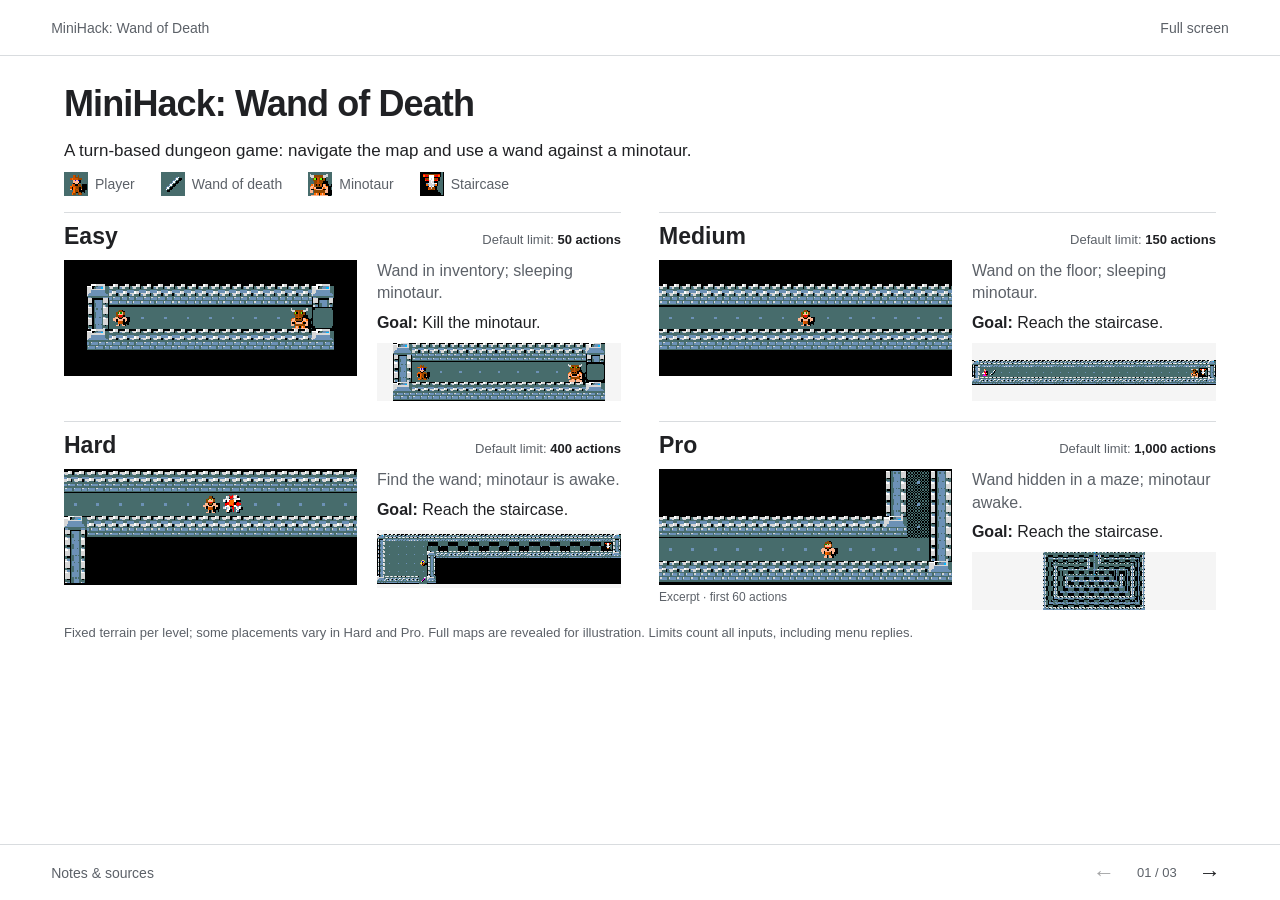
==== commit 61422094: "Remove repeated full-map captions" ====
--- a/website/index.html
+++ b/website/index.html
@@ -18,7 +18,7 @@
         <span><img src="assets/icon-minotaur.png" alt="">Minotaur</span>
         <span><img src="assets/icon-stairs.png" alt="">Staircase</span>
       </div>
-      <div class="level-overview"><article><div class="level-header"><h3>Easy</h3><p class="level-limit">Default limit: <b>50 actions</b></p></div><div class="level-body"><figure class="recording"><video id="video-easy" muted loop playsinline preload="metadata" poster="assets/easy-demo.png" aria-label="Easy recorded gameplay"><source src="assets/easy-demo.mp4" type="video/mp4"></video></figure><div class="level-details"><p class="level-setup">Wand in inventory; sleeping minotaur.</p><p class="level-objective"><b>Goal:</b> Kill the minotaur.</p><figure class="level-image"><img src="assets/level-easy.png" alt="Full Easy terrain revealed for illustration"><figcaption>Full map</figcaption></figure></div></div></article><article><div class="level-header"><h3>Medium</h3><p class="level-limit">Default limit: <b>150 actions</b></p></div><div class="level-body"><figure class="recording"><video id="video-medium" muted loop playsinline preload="metadata" poster="assets/medium-demo.png" aria-label="Medium recorded gameplay"><source src="assets/medium-demo.mp4" type="video/mp4"></video></figure><div class="level-details"><p class="level-setup">Wand on the floor; sleeping minotaur.</p><p class="level-objective"><b>Goal:</b> Reach the staircase.</p><figure class="level-image"><img src="assets/level-medium.png" alt="Full Medium terrain revealed for illustration"><figcaption>Full map</figcaption></figure></div></div></article><article><div class="level-header"><h3>Hard</h3><p class="level-limit">Default limit: <b>400 actions</b></p></div><div class="level-body"><figure class="recording"><video id="video-hard" muted loop playsinline preload="metadata" poster="assets/hard-demo.png" aria-label="Hard recorded gameplay"><source src="assets/hard-demo.mp4" type="video/mp4"></video></figure><div class="level-details"><p class="level-setup">Find the wand; minotaur is awake.</p><p class="level-objective"><b>Goal:</b> Reach the staircase.</p><figure class="level-image"><img src="assets/level-hard.png" alt="Full Hard terrain revealed for illustration"><figcaption>Full map</figcaption></figure></div></div></article><article><div class="level-header"><h3>Pro</h3><p class="level-limit">Default limit: <b>1,000 actions</b></p></div><div class="level-body"><figure class="recording"><video id="video-pro" muted loop playsinline preload="metadata" poster="assets/pro-demo.png" aria-label="Pro recorded gameplay"><source src="assets/pro-demo.mp4" type="video/mp4"></video><figcaption>Excerpt · first 60 actions</figcaption></figure><div class="level-details"><p class="level-setup">Wand hidden in a maze; minotaur awake.</p><p class="level-objective"><b>Goal:</b> Reach the staircase.</p><figure class="level-image"><img src="assets/level-pro.png" alt="Full Pro terrain revealed for illustration"><figcaption>Full map</figcaption></figure></div></div></article></div>
+      <div class="level-overview"><article><div class="level-header"><h3>Easy</h3><p class="level-limit">Default limit: <b>50 actions</b></p></div><div class="level-body"><figure class="recording"><video id="video-easy" muted loop playsinline preload="metadata" poster="assets/easy-demo.png" aria-label="Easy recorded gameplay"><source src="assets/easy-demo.mp4" type="video/mp4"></video></figure><div class="level-details"><p class="level-setup">Wand in inventory; sleeping minotaur.</p><p class="level-objective"><b>Goal:</b> Kill the minotaur.</p><figure class="level-image"><img src="assets/level-easy.png" alt="Full Easy terrain revealed for illustration"></figure></div></div></article><article><div class="level-header"><h3>Medium</h3><p class="level-limit">Default limit: <b>150 actions</b></p></div><div class="level-body"><figure class="recording"><video id="video-medium" muted loop playsinline preload="metadata" poster="assets/medium-demo.png" aria-label="Medium recorded gameplay"><source src="assets/medium-demo.mp4" type="video/mp4"></video></figure><div class="level-details"><p class="level-setup">Wand on the floor; sleeping minotaur.</p><p class="level-objective"><b>Goal:</b> Reach the staircase.</p><figure class="level-image"><img src="assets/level-medium.png" alt="Full Medium terrain revealed for illustration"></figure></div></div></article><article><div class="level-header"><h3>Hard</h3><p class="level-limit">Default limit: <b>400 actions</b></p></div><div class="level-body"><figure class="recording"><video id="video-hard" muted loop playsinline preload="metadata" poster="assets/hard-demo.png" aria-label="Hard recorded gameplay"><source src="assets/hard-demo.mp4" type="video/mp4"></video></figure><div class="level-details"><p class="level-setup">Find the wand; minotaur is awake.</p><p class="level-objective"><b>Goal:</b> Reach the staircase.</p><figure class="level-image"><img src="assets/level-hard.png" alt="Full Hard terrain revealed for illustration"></figure></div></div></article><article><div class="level-header"><h3>Pro</h3><p class="level-limit">Default limit: <b>1,000 actions</b></p></div><div class="level-body"><figure class="recording"><video id="video-pro" muted loop playsinline preload="metadata" poster="assets/pro-demo.png" aria-label="Pro recorded gameplay"><source src="assets/pro-demo.mp4" type="video/mp4"></video><figcaption>Excerpt · first 60 actions</figcaption></figure><div class="level-details"><p class="level-setup">Wand hidden in a maze; minotaur awake.</p><p class="level-objective"><b>Goal:</b> Reach the staircase.</p><figure class="level-image"><img src="assets/level-pro.png" alt="Full Pro terrain revealed for illustration"></figure></div></div></article></div>
       <p class="level-footnote">Fixed terrain per level; some placements vary in Hard and Pro. Full maps are revealed for illustration. Limits count all inputs, including menu replies.</p>
       <aside class="speaker-note">MiniHack is built on the NetHack Learning Environment (NLE). All four clips are genuine recordings from the same frozen agent. Easy, Medium and Hard show complete successful episodes. Pro shows only the first 60 decisions of an episode; no success is implied. Playback is accelerated and the camera follows the player using only public game pixels. The labelled icons are cropped directly from native game renders. The four pictures are native game renders with terrain revealed in separate presentation-only instances. The agent and live game never receive these revealed views. Easy and Medium have fixed placements. Hard varies the player and wand positions in the starting area; Pro varies the wand position. Hard and Pro have an awake minotaur. MiniHack sets the default action limits to 50, 150, 400 and 1000. Reaching the limit ends the episode without success.</aside>
     </section>
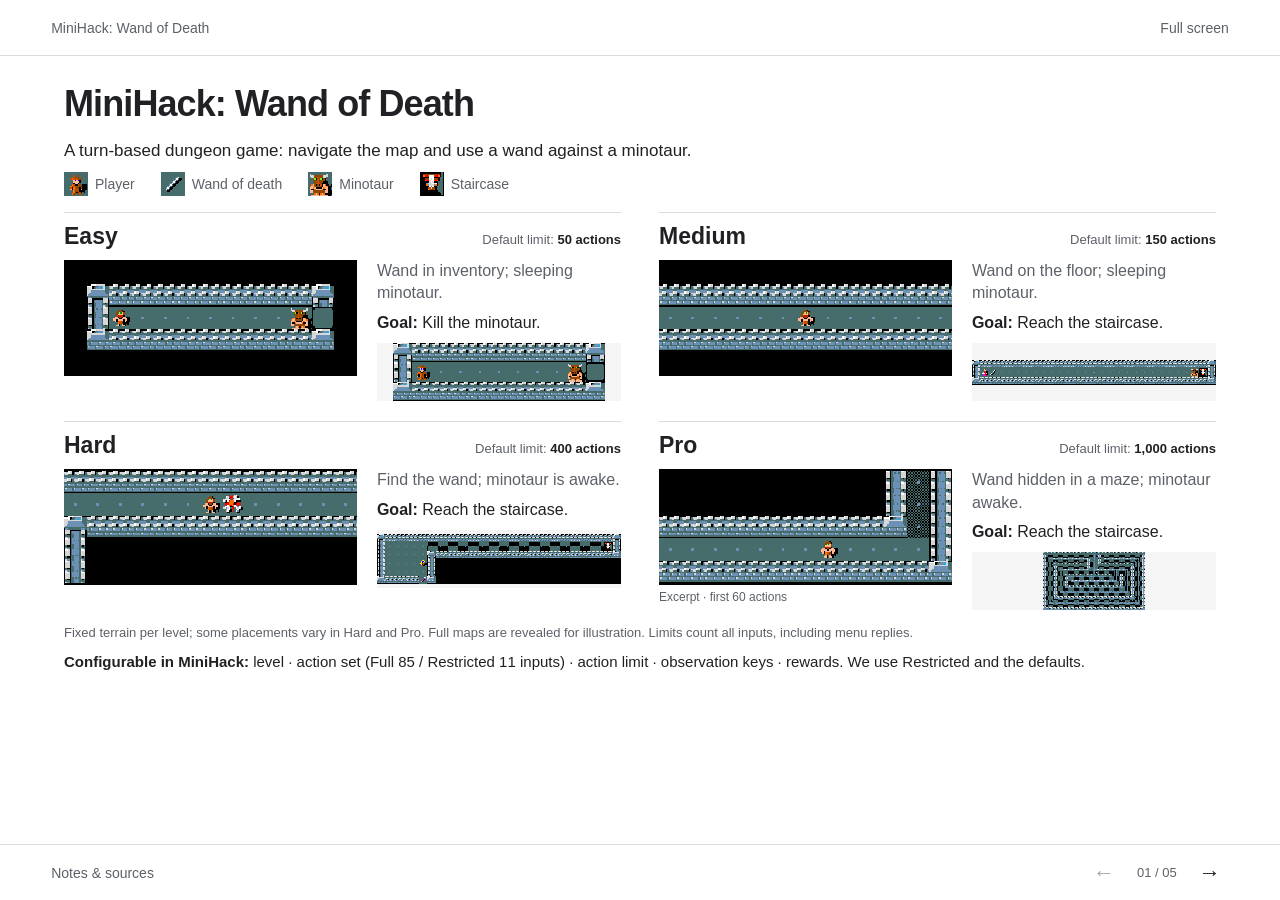
==== commit 61b8b0ec: "Add random-agent and plan slides, and an agent view to the live game - Slide 1: one line on MiniHack" ====
--- a/website/index.html
+++ b/website/index.html
@@ -4,12 +4,12 @@
   <meta charset="utf-8"><meta name="viewport" content="width=device-width,initial-scale=1">
   <meta name="description" content="MiniHack Wand of Death: environment, objectives, levels, actions, observations and rewards. Includes recorded gameplay and a playable browser demo.">
   <title>MiniHack: Wand of Death</title>
-  <link rel="icon" type="image/png" sizes="16x16" href="assets/icon-wand.png"><link rel="stylesheet" href="style.css?v=media-preview">
+  <link rel="icon" type="image/png" sizes="16x16" href="assets/icon-wand.png"><link rel="stylesheet" href="style.css?v=agent-view">
 </head>
 <body>
   <header class="topbar"><a class="brand" href="#1">MiniHack: Wand of Death</a><div class="view-tools"><button id="fullscreen" class="quiet">Full screen</button></div></header>
   <main id="deck">
-    <section class="slide active environment-slide" data-title="Environment and levels" aria-label="Slide 1: Environment and levels">
+    <section class="slide active environment-slide" data-autoplay data-title="Environment and levels" aria-label="Slide 1: Environment and levels">
       <div class="title-row"><h1>MiniHack: Wand of Death</h1></div>
       <p class="environment-intro">A turn-based dungeon game: navigate the map and use a wand against a minotaur.</p>
       <div class="sprite-legend">
@@ -20,6 +20,7 @@
       </div>
       <div class="level-overview"><article><div class="level-header"><h3>Easy</h3><p class="level-limit">Default limit: <b>50 actions</b></p></div><div class="level-body"><figure class="recording"><video id="video-easy" muted loop playsinline preload="metadata" poster="assets/easy-demo.png" aria-label="Easy recorded gameplay"><source src="assets/easy-demo.mp4" type="video/mp4"></video></figure><div class="level-details"><p class="level-setup">Wand in inventory; sleeping minotaur.</p><p class="level-objective"><b>Goal:</b> Kill the minotaur.</p><figure class="level-image"><img src="assets/level-easy.png" alt="Full Easy terrain revealed for illustration"></figure></div></div></article><article><div class="level-header"><h3>Medium</h3><p class="level-limit">Default limit: <b>150 actions</b></p></div><div class="level-body"><figure class="recording"><video id="video-medium" muted loop playsinline preload="metadata" poster="assets/medium-demo.png" aria-label="Medium recorded gameplay"><source src="assets/medium-demo.mp4" type="video/mp4"></video></figure><div class="level-details"><p class="level-setup">Wand on the floor; sleeping minotaur.</p><p class="level-objective"><b>Goal:</b> Reach the staircase.</p><figure class="level-image"><img src="assets/level-medium.png" alt="Full Medium terrain revealed for illustration"></figure></div></div></article><article><div class="level-header"><h3>Hard</h3><p class="level-limit">Default limit: <b>400 actions</b></p></div><div class="level-body"><figure class="recording"><video id="video-hard" muted loop playsinline preload="metadata" poster="assets/hard-demo.png" aria-label="Hard recorded gameplay"><source src="assets/hard-demo.mp4" type="video/mp4"></video></figure><div class="level-details"><p class="level-setup">Find the wand; minotaur is awake.</p><p class="level-objective"><b>Goal:</b> Reach the staircase.</p><figure class="level-image"><img src="assets/level-hard.png" alt="Full Hard terrain revealed for illustration"></figure></div></div></article><article><div class="level-header"><h3>Pro</h3><p class="level-limit">Default limit: <b>1,000 actions</b></p></div><div class="level-body"><figure class="recording"><video id="video-pro" muted loop playsinline preload="metadata" poster="assets/pro-demo.png" aria-label="Pro recorded gameplay"><source src="assets/pro-demo.mp4" type="video/mp4"></video><figcaption>Excerpt · first 60 actions</figcaption></figure><div class="level-details"><p class="level-setup">Wand hidden in a maze; minotaur awake.</p><p class="level-objective"><b>Goal:</b> Reach the staircase.</p><figure class="level-image"><img src="assets/level-pro.png" alt="Full Pro terrain revealed for illustration"></figure></div></div></article></div>
       <p class="level-footnote">Fixed terrain per level; some placements vary in Hard and Pro. Full maps are revealed for illustration. Limits count all inputs, including menu replies.</p>
+      <p class="config-line"><b>Configurable in MiniHack:</b> level · action set (Full 85 / Restricted 11 inputs) · action limit · observation keys · rewards. We use Restricted and the defaults.</p>
       <aside class="speaker-note">MiniHack is built on the NetHack Learning Environment (NLE). All four clips are genuine recordings from the same frozen agent. Easy, Medium and Hard show complete successful episodes. Pro shows only the first 60 decisions of an episode; no success is implied. Playback is accelerated and the camera follows the player using only public game pixels. The labelled icons are cropped directly from native game renders. The four pictures are native game renders with terrain revealed in separate presentation-only instances. The agent and live game never receive these revealed views. Easy and Medium have fixed placements. Hard varies the player and wand positions in the starting area; Pro varies the wand position. Hard and Pro have an awake minotaur. MiniHack sets the default action limits to 50, 150, 400 and 1000. Reaching the limit ends the episode without success.</aside>
     </section>
     <section class="slide agent-slide" data-title="Actions, observations and rewards" aria-label="Slide 2: Actions, observations and rewards" hidden>
@@ -44,16 +45,29 @@
       </div>
       <aside class="speaker-note">The policy chooses a discrete action index, which the environment maps to a keyboard input. The eight direction keys are k, l, j, h, u, n, b and y. The three other keys are comma (pick up), z (zap) and f (fire). During a prompt, the same key can select an inventory item or an aiming direction. In the example inventory the wand has letter f; z, f, l therefore means start using a wand, select it, then aim east. Moving into a monster can attack it. These are native single inputs, not scripted multi-step actions. The map is exposed as 21 by 79 arrays of glyph IDs, characters and colours. Other fields include inventory names and letters, game messages and character statistics. The pixel image is a rendering of this observation. Remembered terrain does not provide current information about unseen monsters. The quoted aiming prompt is an example from wand use, not a message from the pictured initial Pro state. These are native MiniHack/NLE rewards with no training bonuses. A frozen-step penalty of −0.01 is added whenever the game clock is unchanged, including menu interactions; this may also happen on a terminal step. The images are before and after the same recorded Easy episode. The last action kills the minotaur and earns +1. On Medium, Hard and Pro, killing the minotaur alone is not the success condition: the agent must reach the staircase.</aside>
     </section>
-    <section class="slide play-slide" data-title="Demonstration" aria-label="Slide 3: Demonstration" hidden>
-      <div class="play-heading"><h2>Interactive demonstration</h2><div class="game-toolbar"><label>Level <select id="game-level"><option>Easy</option><option>Medium</option><option>Hard</option><option>Pro</option></select></label><button id="new-game" class="primary">New game</button><label class="hint-toggle"><input id="hints" type="checkbox"> Hints</label></div></div>
+    <section class="slide random-slide" data-autoplay data-title="Random agent" aria-label="Slide 3: Random agent" hidden>
+      <h2>A random agent</h2>
+      <p class="subtitle">Every step picks one of the 11 inputs uniformly at random. One recording per level, seed fixed in advance.</p>
+      <div class="random-grid"><article><div class="level-header"><h3>Easy</h3></div><figure class="recording"><video id="random-easy" muted loop playsinline preload="metadata" poster="assets/random-easy.png" aria-label="Easy: random agent"><source src="assets/random-easy.mp4" type="video/mp4"></video><figcaption><span>Action limit reached after 50 actions</span></figcaption></figure></article><article><div class="level-header"><h3>Medium</h3></div><figure class="recording"><video id="random-medium" muted loop playsinline preload="metadata" poster="assets/random-medium.png" aria-label="Medium: random agent"><source src="assets/random-medium.mp4" type="video/mp4"></video><figcaption><span>Dies after 111 actions</span></figcaption></figure></article><article><div class="level-header"><h3>Hard</h3></div><figure class="recording"><video id="random-hard" muted loop playsinline preload="metadata" poster="assets/random-hard.png" aria-label="Hard: random agent"><source src="assets/random-hard.mp4" type="video/mp4"></video><figcaption><span>Dies after 32 actions</span></figcaption></figure></article><article><div class="level-header"><h3>Pro</h3></div><figure class="recording"><video id="random-pro" muted loop playsinline preload="metadata" poster="assets/random-pro.png" aria-label="Pro: random agent"><source src="assets/random-pro.mp4" type="video/mp4"></video><figcaption><span>Excerpt · first 150 of 1,000 actions</span></figcaption></figure></article></div>
+      <table class="result-table random-summary"><caption>Random agent, 500 games per level</caption><thead><tr><th></th><th>Easy</th><th>Medium</th><th>Hard</th><th>Pro</th></tr></thead><tbody><tr><th>Success</th><td><b>28</b> (5.6%)</td><td><b>0</b></td><td><b>0</b></td><td><b>0</b></td></tr><tr><th>Death</th><td>320</td><td>186</td><td>500</td><td>10</td></tr><tr><th>Action limit</th><td>152</td><td>314</td><td>0</td><td>490</td></tr></tbody></table>
+      <aside class="speaker-note">The random agent draws one of the 11 Restricted inputs with equal probability at every step, including inputs that answer prompts. Nothing is learned and the rewards are the native MiniHack rewards. The four clips use seeds 950000000, 950010000, 950020000 and 950030000, chosen before recording; no seed was reselected. Pro shows only the first 150 of up to 1,000 actions. Playback is accelerated and cropped to the explored area. The table comes from a separate evaluation of 500 games per level on other seeds (16 October 2026). Easy succeeds only when the random inputs happen to form the wand sequence aimed at the minotaur. On Hard all 500 random games ended in death. On Pro 490 of 500 games reached the action limit; in the clip the agent stays near the start. With the Full set of 85 inputs, an earlier check of 100 games per level gave no successes on any level.</aside>
+    </section>
+    <section class="slide plan-slide" data-title="Plan" aria-label="Slide 4: Plan" hidden>
+      <h2>Plan</h2>
+      <p class="subtitle">One agent for all four levels, trained with reinforcement learning.</p>
+      <dl class="plan-main"><div><dt>Starting point</dt><dd><b>Double DQN.</b> The network scores each of the 11 actions by the reward it expects to follow and picks the best one. Input: what the player can see — the map around the player, monsters, remembered items, inventory, health and the current prompt. One network for all levels, no level label.</dd></div><div><dt>Intermediate goal</dt><dd>One agent that solves Easy, Medium and Hard.</dd></div><div><dt>Final goal</dt><dd>The same agent also wins on Pro, where the wand has to be found in a maze. Ideas: memory (recurrent policy), example games from a scripted player.</dd></div><div><dt>Expected performance</dt><dd>Easy and Medium close to 100%, Hard around 80%, some wins on Pro.</dd></div><div><dt>Baseline</dt><dd>The random agent from the previous slide; later, our first Double DQN for every new method.</dd></div><div><dt>Metrics</dt><dd>Reward only says win or loss, so we also track: win rate on new games · how games end (minotaur, own ray, action limit) · wand picked up · squares explored · actions per win.</dd></div></dl>
+      <aside class="speaker-note">Double DQN estimates, for every action, the discounted reward that follows it and acts greedily on these values, with ε-greedy exploration during training. It learns from a replay buffer of past transitions and uses a slowly updated target network; the “double” variant chooses the next action with the online network and evaluates it with the target network, which reduces overestimation. The input is a 463-number encoding of public observations: a local map crop, visible monsters, remembered objects and exits, inventory, health, elapsed actions, the current prompt and previous inputs. The network has two hidden layers of 128 units and one output per action. One set of weights is used on every level and receives no level label. Pro is the hardest level: the wand is hidden in a maze, the minotaur is awake and the limit is 1,000 actions. Results are always measured on game seeds not used in training, with the game’s own reward; any training bonuses are removed for evaluation.</aside>
+    </section>
+    <section class="slide play-slide" data-title="Demonstration" aria-label="Slide 5: Demonstration" hidden>
+      <div class="play-heading"><h2>Interactive demonstration</h2><div class="game-toolbar"><label>Level <select id="game-level"><option>Easy</option><option>Medium</option><option>Hard</option><option>Pro</option></select></label><button id="new-game" class="primary">New game</button><label class="hint-toggle"><input id="agent-view" type="checkbox" checked> Agent view</label><label class="hint-toggle"><input id="hints" type="checkbox"> Hints</label></div></div>
       <div id="offline-note" class="offline-note" hidden><p>This browser does not support the game. Try a current version of Chrome, Firefox or Safari.</p><button class="text-button" id="offline-replay">View gameplay examples</button> <button class="text-button" id="local-instructions">Other options</button></div>
-      <div class="game-layout"><div class="game-main"><div id="game-board" class="game-board" tabindex="0" aria-label="Game board. Click to control the game with the keyboard."><div class="game-hud"><span id="game-state">Loading…</span><span id="game-counters"></span></div><div class="board-image-wrap"><img id="game-image" alt="Current game observation" hidden><div id="game-placeholder"><p>Select a level and start a game.</p></div><div id="game-outcome" hidden></div></div><div id="game-message" class="game-message" aria-live="polite">Choose a command or direction to begin.</div></div><section class="inventory-box" aria-labelledby="inventory-heading"><div class="inventory-heading"><h3 id="inventory-heading">Inventory</h3><span>NetHack item letters</span></div><ul id="inventory-list"><li>Start a game.</li></ul><p class="inventory-note">In this task, the wand of death may be listed by its material name.</p><p id="inventory-prompt" hidden></p></section><div class="game-bottom"><span id="focus-help">Click the board to use the keyboard. Esc returns to the slides.</span><button class="text-button" id="show-observation">Raw observation</button></div><div id="hint-text" class="hint-text" hidden></div></div><aside class="game-controls"><p class="controls-title">Move / aim</p><div class="keypad playable"><button data-key="y" aria-label="Northwest (Q)"><span>↖</span><kbd>Q</kbd></button><button data-key="k" aria-label="North (W)"><span>↑</span><kbd>W</kbd></button><button data-key="u" aria-label="Northeast (E)"><span>↗</span><kbd>E</kbd></button><button data-key="h" aria-label="West (A)"><span>←</span><kbd>A</kbd></button><span class="keypad-center"><img src="assets/icon-player.png" alt="Player"></span><button data-key="l" aria-label="East (D)"><span>→</span><kbd>D</kbd></button><button data-key="b" aria-label="Southwest (Z)"><span>↙</span><kbd>Z</kbd></button><button data-key="j" aria-label="South (S)"><span>↓</span><kbd>S</kbd></button><button data-key="n" aria-label="Southeast (C)"><span>↘</span><kbd>C</kbd></button></div><div class="action-buttons"><button data-key=","><kbd>P</kbd><span>Pick up</span></button><button data-key="z"><kbd>R</kbd><span>Use wand</span></button><button data-key="f"><kbd>F</kbd><span class="command-label">Fire</span></button><button id="restart-game"><kbd>Space</kbd><span>Restart level</span></button></div></aside></div>
-      <aside class="speaker-note">The live demo runs the original NLE engine in the browser, with the MiniHack task rules and native inputs. Hints are off by default and only explain controls; they do not perform actions. WASD moves north, west, south and east; Q/E/Z/C are diagonals. Arrow keys also work. P picks up, R starts wand use, and F fires or selects the wand during its inventory prompt. Space restarts the current level with the same seed; New game advances the seed. These browser shortcuts map to the same native inputs and do not change the agent’s action space. Press Escape to return keyboard control to the slides.</aside>
+      <div class="game-layout"><div class="game-main"><div id="game-board" class="game-board" tabindex="0" aria-label="Game board. Click to control the game with the keyboard."><div class="game-hud"><span id="game-state">Loading…</span><span id="game-counters"></span></div><div class="board-image-wrap"><img id="game-image" alt="Current game observation" hidden><div id="game-placeholder"><p>Select a level and start a game.</p></div><div id="game-outcome" hidden></div></div><div id="game-message" class="game-message" aria-live="polite">Choose a command or direction to begin.</div></div><p id="agent-legend" class="agent-legend"><b>Agent view, centred on the player:</b> the 9×9 window the network receives; blue squares are where the agent has stood. Outside it, the agent knows only where the nearest <span class="mark-item">items</span>, <span class="mark-exit">staircases</span> and <span class="mark-monster">monsters</span> are; far ones are shown at the edge, in their direction.</p><section class="inventory-box" aria-labelledby="inventory-heading"><div class="inventory-heading"><h3 id="inventory-heading">Inventory</h3><span>NetHack item letters</span></div><ul id="inventory-list"><li>Start a game.</li></ul><p class="inventory-note">In this task, the wand of death may be listed by its material name.</p><p id="inventory-prompt" hidden></p></section><div class="game-bottom"><span id="focus-help">Click the board to use the keyboard. Esc returns to the slides.</span><button class="text-button" id="show-observation">Raw observation</button></div><div id="hint-text" class="hint-text" hidden></div></div><aside class="game-controls"><p class="controls-title">Move / aim</p><div class="keypad playable"><button data-key="y" aria-label="Northwest (Q)"><span>↖</span><kbd>Q</kbd></button><button data-key="k" aria-label="North (W)"><span>↑</span><kbd>W</kbd></button><button data-key="u" aria-label="Northeast (E)"><span>↗</span><kbd>E</kbd></button><button data-key="h" aria-label="West (A)"><span>←</span><kbd>A</kbd></button><span class="keypad-center"><img src="assets/icon-player.png" alt="Player"></span><button data-key="l" aria-label="East (D)"><span>→</span><kbd>D</kbd></button><button data-key="b" aria-label="Southwest (Z)"><span>↙</span><kbd>Z</kbd></button><button data-key="j" aria-label="South (S)"><span>↓</span><kbd>S</kbd></button><button data-key="n" aria-label="Southeast (C)"><span>↘</span><kbd>C</kbd></button></div><div class="action-buttons"><button data-key=","><kbd>P</kbd><span>Pick up</span></button><button data-key="z"><kbd>R</kbd><span>Use wand</span></button><button data-key="f"><kbd>F</kbd><span class="command-label">Fire</span></button><button id="restart-game"><kbd>Space</kbd><span>Restart level</span></button></div></aside></div>
+      <aside class="speaker-note">The live demo runs the original NLE engine in the browser, with the MiniHack task rules and native inputs. Hints are off by default and only explain controls; they do not perform actions. WASD moves north, west, south and east; Q/E/Z/C are diagonals. Arrow keys also work. P picks up, R starts wand use, and F fires or selects the wand during its inventory prompt. Space restarts the current level with the same seed; New game advances the seed. These browser shortcuts map to the same native inputs and do not change the agent’s action space. Press Escape to return keyboard control to the slides. Agent view (on by default) is centred on the player and shows only the policy’s inputs from experiments/wand_agent/features.py: a 9×9 window around the player with the agent’s own visit counts (blue tint), and outside it the positions of the three nearest remembered items, the two nearest staircases and the two nearest visible monsters. Item and monster types are not inputs. Markers beyond the view (12 squares sideways, 6 up or down) are drawn at its edge in their direction; the inputs themselves cap relative positions at 20 squares. The agent has no other memory of the explored map. Turn Agent view off to see the full remembered map that NetHack shows a human player.</aside>
     </section>
   </main>
-  <footer class="bottom-bar"><button id="notes-button" class="quiet">Notes &amp; sources</button><nav aria-label="Slide navigation"><button id="prev" class="nav-arrow" aria-label="Previous slide">←</button><div id="slide-dots" hidden></div><span id="slide-count">01 / 03</span><button id="next" class="nav-arrow" aria-label="Next slide">→</button></nav></footer>
+  <footer class="bottom-bar"><button id="notes-button" class="quiet">Notes &amp; sources</button><nav aria-label="Slide navigation"><button id="prev" class="nav-arrow" aria-label="Previous slide">←</button><div id="slide-dots" hidden></div><span id="slide-count">01 / 05</span><button id="next" class="nav-arrow" aria-label="Next slide">→</button></nav></footer>
   <dialog id="details-dialog"><button class="dialog-close" aria-label="Close">×</button><h2 id="dialog-title"></h2><div id="dialog-content"></div></dialog>
   <dialog id="media-dialog" aria-labelledby="media-title"><header class="media-header"><h2 id="media-title"></h2><button id="close-media" autofocus>Close ×</button></header><div id="media-content"></div></dialog>
-  <script src="app.js?v=media-preview" defer></script>
+  <script src="app.js?v=agent-view" defer></script>
 </body>
 </html>
--- a/website/style.css
+++ b/website/style.css
@@ -44,3 +44,13 @@
 #media-content{flex:1;min-height:0;display:grid;place-items:center;background:#f4f4f4}#media-content>img,#media-content>video{display:block;width:100%;height:100%;min-height:0;object-fit:contain;cursor:auto}
 #media-dialog.game-media #media-content{display:block;place-items:normal;overflow:auto;background:#fff}.game-media .game-toolbar{width:100%;justify-content:flex-end;margin-bottom:18px}.game-media .game-layout{width:100%}.game-media .game-main{min-width:0}.game-media .board-image-wrap{height:clamp(240px,calc(100dvh - 450px),720px)}.game-media #enlarge-game{display:none}
 @media screen and (max-width:760px){#media-dialog{padding:16px;padding-top:max(16px,env(safe-area-inset-top));padding-bottom:max(16px,env(safe-area-inset-bottom))}.media-header{gap:12px}.media-header h2{font-size:16px}.media-header button{padding:8px 10px}.media-enlarge{font-size:13px}.game-media .game-toolbar{justify-content:flex-start;margin-top:0}.game-media .board-image-wrap{height:280px}.game-bottom #enlarge-game{margin-top:8px}}
+
+/* Presentation 1: random agent and plan */
+.config-line{font-size:15px;line-height:1.45;margin-top:8px}
+.random-grid{display:grid;grid-template-columns:repeat(2,minmax(0,1fr));gap:14px 38px}.random-grid article{border-top:1px solid var(--line);padding-top:8px;min-width:0}.random-grid .level-header{margin-bottom:6px}.random-grid .recording video{height:150px}.random-grid .recording figcaption{font-size:14px}
+.result-table{border-collapse:collapse;font-variant-numeric:tabular-nums}.result-table caption{text-align:left;font-size:15px;color:var(--muted);margin-bottom:6px}.result-table th,.result-table td{text-align:left;padding:7px 18px 7px 0;border-bottom:1px solid var(--line);font-size:16px;vertical-align:top}.result-table thead th{font-weight:600;font-size:15px}.result-table tbody th{font-weight:600}
+.random-summary{margin-top:16px;min-width:620px}
+.plan-main{margin:0;max-width:1080px}.plan-main>div{display:grid;grid-template-columns:220px 1fr;gap:20px;padding:14px 0;border-bottom:1px solid var(--line)}.plan-main>div:first-child{border-top:1px solid var(--line)}.plan-main dt{font-weight:600;font-size:19px}.plan-main dd{margin:0;font-size:18px;line-height:1.45}
+@media screen and (min-width:761px) and (max-height:780px){.random-slide .subtitle{margin-bottom:12px}.random-grid{row-gap:8px}.random-grid .level-header{margin-bottom:3px}.random-grid .level-header h3{font-size:20px}.random-grid .recording video{height:92px}.random-grid .recording figcaption{font-size:13px;margin-top:2px}.random-summary{margin-top:8px}.random-summary caption{font-size:14px;margin-bottom:2px}.random-summary th,.random-summary td{padding-top:3px;padding-bottom:3px;font-size:15px}.plan-main>div{padding:10px 0}.plan-main dt{font-size:17px}.plan-main dd{font-size:16px}}
+@media screen and (max-width:760px){.random-grid{grid-template-columns:1fr;gap:20px}.random-grid .recording video{height:auto}.random-summary{min-width:0;width:100%}.plan-main>div{grid-template-columns:1fr;gap:4px}}
+.agent-legend{font-size:13px;line-height:1.4;color:var(--muted);margin:6px 0 0}.agent-legend b{color:#202124}.agent-legend span{font-weight:600;padding:0 3px;border:2px solid}.mark-item{border-color:#f2c200!important}.mark-exit{border-color:#39d353!important}.mark-monster{border-color:#ff4d4d!important}
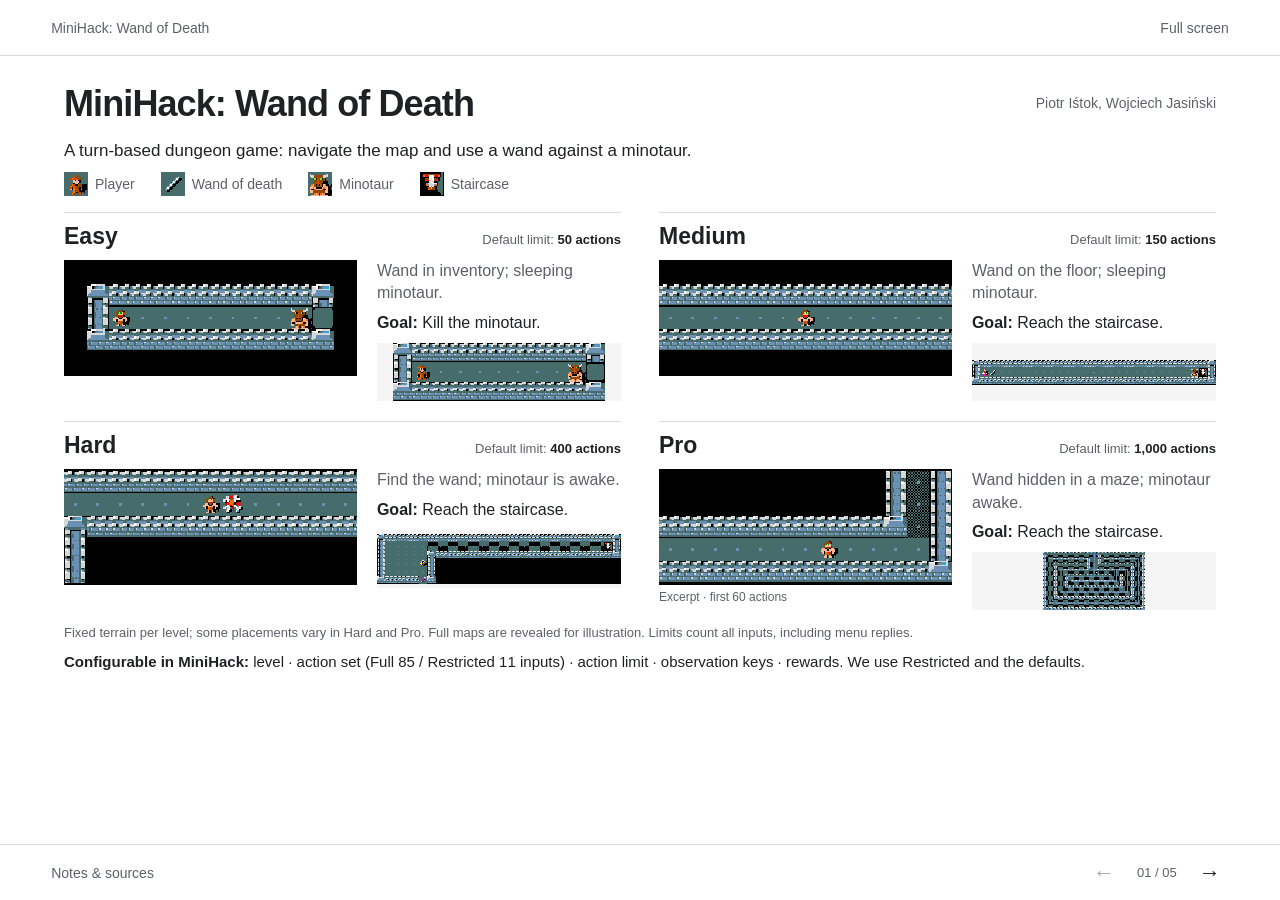
==== commit e9cb9f64: "Double the live game board and add authors to the title slide The board was 240px tall, so the agent" ====
--- a/website/index.html
+++ b/website/index.html
@@ -4,13 +4,13 @@
   <meta charset="utf-8"><meta name="viewport" content="width=device-width,initial-scale=1">
   <meta name="description" content="MiniHack Wand of Death: environment, objectives, levels, actions, observations and rewards. Includes recorded gameplay and a playable browser demo.">
   <title>MiniHack: Wand of Death</title>
-  <link rel="icon" type="image/png" sizes="16x16" href="assets/icon-wand.png"><link rel="stylesheet" href="style.css?v=agent-view">
+  <link rel="icon" type="image/png" sizes="16x16" href="assets/icon-wand.png"><link rel="stylesheet" href="style.css?v=board-480">
 </head>
 <body>
   <header class="topbar"><a class="brand" href="#1">MiniHack: Wand of Death</a><div class="view-tools"><button id="fullscreen" class="quiet">Full screen</button></div></header>
   <main id="deck">
     <section class="slide active environment-slide" data-autoplay data-title="Environment and levels" aria-label="Slide 1: Environment and levels">
-      <div class="title-row"><h1>MiniHack: Wand of Death</h1></div>
+      <div class="title-row"><h1>MiniHack: Wand of Death</h1><p class="authors">Piotr Iśtok, Wojciech Jasiński</p></div>
       <p class="environment-intro">A turn-based dungeon game: navigate the map and use a wand against a minotaur.</p>
       <div class="sprite-legend">
         <span><img src="assets/icon-player.png" alt="">Player</span>
--- a/website/style.css
+++ b/website/style.css
@@ -9,7 +9,7 @@
 .level-media{display:grid;grid-template-rows:116px 76px;gap:6px;min-width:0}.recording video{width:100%;height:94px;object-fit:contain;background:#000}.recording figcaption{display:flex;justify-content:space-between;align-items:baseline;gap:8px;font-size:12px;margin-top:4px}.recording video{cursor:pointer}.level-image img{display:block;width:100%;height:60px;object-fit:contain;background:#f5f5f5}.level-image figcaption{font-size:11px;margin-top:2px;color:var(--muted)}.level-footnote{font-size:13px;line-height:1.45;color:var(--muted);margin-top:14px;max-width:1150px}
 .interface-columns{display:grid;grid-template-columns:repeat(3,minmax(0,1fr));gap:40px}.interface-columns>article{min-width:0}.interface-columns h3{margin-bottom:14px}.interface-columns p,.interface-columns dd{font-size:17px;line-height:1.45}.movement-summary{display:flex;align-items:center;gap:18px;margin:18px 0}.direction-grid{display:grid;grid-template-columns:repeat(3,32px);grid-template-rows:repeat(3,32px);gap:4px;flex-shrink:0;text-align:center;align-items:center;font-size:25px}.direction-grid img{width:28px;height:28px;justify-self:center}.movement-summary p{font-size:16px}.wand-sequence{border-top:1px solid var(--line);margin-top:20px;padding-top:16px}.wand-sequence ol{padding-left:22px;margin:0;font-size:16px;line-height:1.6}.wand-sequence .small-note{font-size:15px;margin-top:10px;color:var(--muted)}.observation-window{margin:18px 0}.observation-window img{width:100%;height:90px;object-fit:contain;background:#000;display:block}.observation-window figcaption{margin-top:7px}.observations-column dl{margin:0}.observations-column dt{font-size:17px;font-weight:600}.observations-column dd{margin:4px 0 14px;color:var(--muted)}
 .reward-list{margin:0 0 15px}.reward-list>div{display:grid;grid-template-columns:72px 1fr;gap:12px;padding:0 0 10px;margin-bottom:10px;border-bottom:1px solid var(--line)}.reward-list dt{font-size:27px;font-weight:500;font-variant-numeric:tabular-nums}.interface-columns .reward-list dd{margin:0;font-size:16px;line-height:1.4}.reward-comparison h4{font-size:15px;margin-bottom:8px}.reward-comparison figure+figure{margin-top:10px}.reward-comparison figcaption{font-size:14px;margin-bottom:4px}.reward-comparison img{display:block;width:100%;height:74px;object-fit:cover;object-position:center;background:#000}.end-rule{font-size:16px;margin-top:16px;border-top:1px solid var(--line);padding-top:12px}
-.play-heading{display:flex;justify-content:space-between;align-items:center;gap:24px;margin-bottom:30px}.game-toolbar{display:flex;align-items:center;gap:18px;font-size:14px}.game-toolbar select{padding:8px;border:1px solid var(--line);background:#fff;margin-left:5px}.primary{background:#333;color:#fff;border:1px solid #333;padding:9px 15px;font-size:14px}.hint-toggle{display:flex;gap:5px;align-items:center;white-space:nowrap}.hint-toggle input{accent-color:#444}.game-layout{display:grid;grid-template-columns:1fr 220px;gap:30px}.game-board{border:1px solid var(--line);outline:none}.game-board:focus{outline:2px solid var(--accent);outline-offset:2px}.game-hud{display:flex;justify-content:space-between;gap:16px;font-size:14px;padding:12px;background:#f4f4f4}.board-image-wrap{height:240px;background:#000;position:relative;display:flex;align-items:center;justify-content:center}#game-image{width:100%;height:100%;object-fit:contain;image-rendering:pixelated}#game-placeholder{color:#ccc;font-size:16px}#game-outcome{position:absolute;inset:0;display:flex;flex-direction:column;align-items:center;justify-content:center;background:#000b;color:#fff;font-size:28px;gap:12px}#game-outcome small{font-size:15px}.game-message{font:14px/1.5 Menlo,Consolas,monospace;min-height:50px;padding:10px 12px}.game-bottom{display:flex;justify-content:space-between;gap:15px;align-items:center;margin-top:10px}.game-bottom>span{font-size:13px;color:var(--muted)}.playable button{height:45px;border:1px solid var(--line);background:#fafafa;font-size:21px;display:flex;justify-content:center;align-items:center;gap:8px}.playable button small{font-size:12px;color:var(--muted)}.playable button:hover,.action-buttons button:hover{background:#eceef0}.action-buttons{display:grid;gap:7px;margin-top:15px}.action-buttons button{display:flex;align-items:center;gap:12px;background:#fff;border:1px solid var(--line);padding:6px 10px;font-size:15px}.action-buttons kbd{font-size:15px;min-width:26px;border:0;padding:2px 5px;background:none}
+.play-heading{display:flex;justify-content:space-between;align-items:center;gap:24px;margin-bottom:30px}.game-toolbar{display:flex;align-items:center;gap:18px;font-size:14px}.game-toolbar select{padding:8px;border:1px solid var(--line);background:#fff;margin-left:5px}.primary{background:#333;color:#fff;border:1px solid #333;padding:9px 15px;font-size:14px}.hint-toggle{display:flex;gap:5px;align-items:center;white-space:nowrap}.hint-toggle input{accent-color:#444}.game-layout{display:grid;grid-template-columns:1fr 220px;gap:30px}.game-board{border:1px solid var(--line);outline:none}.game-board:focus{outline:2px solid var(--accent);outline-offset:2px}.game-hud{display:flex;justify-content:space-between;gap:16px;font-size:14px;padding:12px;background:#f4f4f4}.board-image-wrap{height:clamp(240px,calc(100dvh - 300px),480px);background:#000;position:relative;display:flex;align-items:center;justify-content:center}#game-image{width:100%;height:100%;object-fit:contain;image-rendering:pixelated}#game-placeholder{color:#ccc;font-size:16px}#game-outcome{position:absolute;inset:0;display:flex;flex-direction:column;align-items:center;justify-content:center;background:#000b;color:#fff;font-size:28px;gap:12px}#game-outcome small{font-size:15px}.game-message{font:14px/1.5 Menlo,Consolas,monospace;min-height:50px;padding:10px 12px}.game-bottom{display:flex;justify-content:space-between;gap:15px;align-items:center;margin-top:10px}.game-bottom>span{font-size:13px;color:var(--muted)}.playable button{height:45px;border:1px solid var(--line);background:#fafafa;font-size:21px;display:flex;justify-content:center;align-items:center;gap:8px}.playable button small{font-size:12px;color:var(--muted)}.playable button:hover,.action-buttons button:hover{background:#eceef0}.action-buttons{display:grid;gap:7px;margin-top:15px}.action-buttons button{display:flex;align-items:center;gap:12px;background:#fff;border:1px solid var(--line);padding:6px 10px;font-size:15px}.action-buttons kbd{font-size:15px;min-width:26px;border:0;padding:2px 5px;background:none}
 .inventory-box{margin-top:14px;border-top:1px solid var(--line);padding-top:10px}.inventory-heading{display:flex;align-items:baseline;gap:16px;margin-bottom:9px}.inventory-heading h3{font-size:16px;margin:0}.inventory-heading>span{font-size:12px;color:var(--muted)}.inventory-box ul{list-style:none;padding:0;margin:0;display:grid;grid-template-columns:repeat(2,minmax(0,1fr));gap:6px 22px;font-size:14px;line-height:1.4}.inventory-box li{display:grid;grid-template-columns:22px 1fr;align-items:baseline;gap:8px;min-width:0}.inventory-box li>span:last-child{overflow-wrap:anywhere}.item-id{font:12px/20px Menlo,Consolas,monospace;text-align:center;color:#5c6168;background:#f1f2f3;border-radius:50%;width:20px;height:20px;display:inline-block}.inventory-box .selected-item{font-weight:600;color:#244e6a}.selected-item .item-id{background:#dce9f1;color:#244e6a}#inventory-prompt{font-size:14px;color:var(--accent);margin-top:8px}
 .hint-text{font-size:15px;line-height:1.45;margin-top:10px;padding:10px 12px;border-left:2px solid var(--line);background:#f7f7f7}.offline-note{font-size:20px;line-height:1.5;margin-top:45px}.offline-note .text-button{margin-right:25px;margin-top:20px}.offline .game-layout{display:none}body.game-busy [data-key]{opacity:.6;pointer-events:none}
 dialog{border:1px solid var(--line);max-width:800px;width:calc(100% - 40px);padding:36px;background:#fff;color:#202124}dialog::backdrop{background:#0007}dialog h2{font-size:28px;margin:0 30px 22px 0}.dialog-close{position:absolute;right:16px;top:12px;border:0;background:none;font-size:28px}#dialog-content{font-size:17px;line-height:1.55;max-height:65dvh;overflow:auto}#dialog-content p{margin-bottom:15px}#dialog-content h3{margin:24px 0 12px}#dialog-content pre{font-size:12px;overflow:auto;background:#f5f5f5;padding:16px}#dialog-content a{word-break:break-word}#dialog-content video{max-height:45dvh;object-fit:contain}
@@ -20,7 +20,7 @@
 @media screen and (min-width:761px) and (max-height:780px){
  .slide{padding-top:76px;padding-bottom:68px}.environment-slide .sprite-legend{margin:7px 0 12px}.title-row{margin-bottom:12px}.level-overview{row-gap:16px}.level-overview article{padding-top:10px}.level-media{grid-template-rows:108px 70px}.recording video{height:86px}.level-image img{height:54px}
  .agent-slide .subtitle{margin-bottom:20px}.interface-columns{gap:32px}.interface-columns h3{margin-bottom:12px}.interface-columns p,.interface-columns dd{font-size:16px}.movement-summary{margin:16px 0}.wand-sequence{margin-top:16px;padding-top:12px}.observation-window{margin:16px 0}.observations-column dd{margin-bottom:12px}.reward-comparison img{height:66px}.end-rule{margin-top:12px;padding-top:10px}
- .play-heading{margin-bottom:24px}.board-image-wrap{height:230px}.hint-text{font-size:13px;padding:8px 10px}
+ .play-heading{margin-bottom:24px}.board-image-wrap{height:clamp(230px,calc(100dvh - 300px),480px)}.hint-text{font-size:13px;padding:8px 10px}
 }
 @media screen and (max-width:760px){
  .topbar,.bottom-bar{padding:0 18px}.topbar{height:50px}.brand{font-size:12px}.view-tools{gap:13px}.view-tools .quiet,.view-tools a{font-size:12px}#fullscreen{display:none}.slide{padding:78px 22px 90px}h1{font-size:31px}h2{font-size:30px}.subtitle{font-size:17px;margin-bottom:24px}
@@ -36,7 +36,7 @@
 @media screen and (max-width:760px){.level-header{flex-wrap:wrap}.level-header .level-limit{font-size:14px}.level-body{grid-template-columns:1fr;gap:16px}.level-body .recording video{height:auto}.level-body .level-image img{height:110px}.level-details p{font-size:17px}}
 
 .inventory-note{font-size:12px;line-height:1.4;color:var(--muted);margin-top:8px}.playable kbd,.action-buttons kbd{border:1px solid #d6d9dc;border-radius:2px;padding:2px 4px;font:12px Arial,sans-serif;text-align:center;min-width:22px}.action-buttons kbd{min-width:40px}.action-buttons button{min-height:32px}
-@media screen and (min-width:761px) and (max-height:740px){.agent-slide{padding-bottom:64px}.play-slide .board-image-wrap{height:190px}}
+@media screen and (min-width:761px) and (max-height:740px){.agent-slide{padding-bottom:64px}.play-slide .board-image-wrap{height:clamp(190px,calc(100dvh - 300px),480px)}}
 
 .media-enlarge{border:0;background:none;padding:4px 0;color:var(--accent);font-size:12px;text-decoration:underline;text-underline-offset:2px;white-space:nowrap}.media-preview{display:block;width:100%;border:0;padding:0;background:none;cursor:zoom-in}.media-preview>img,.media-preview>video{cursor:inherit}.observation-window .media-preview{width:60px;flex-shrink:0}.game-bottom #enlarge-game{font-size:14px;margin-left:auto}.media-open{overflow:hidden}
 #media-dialog{inset:0;margin:0;width:100%;max-width:none;height:100dvh;max-height:none;border:0;padding:24px;background:#fff;overflow:hidden}
